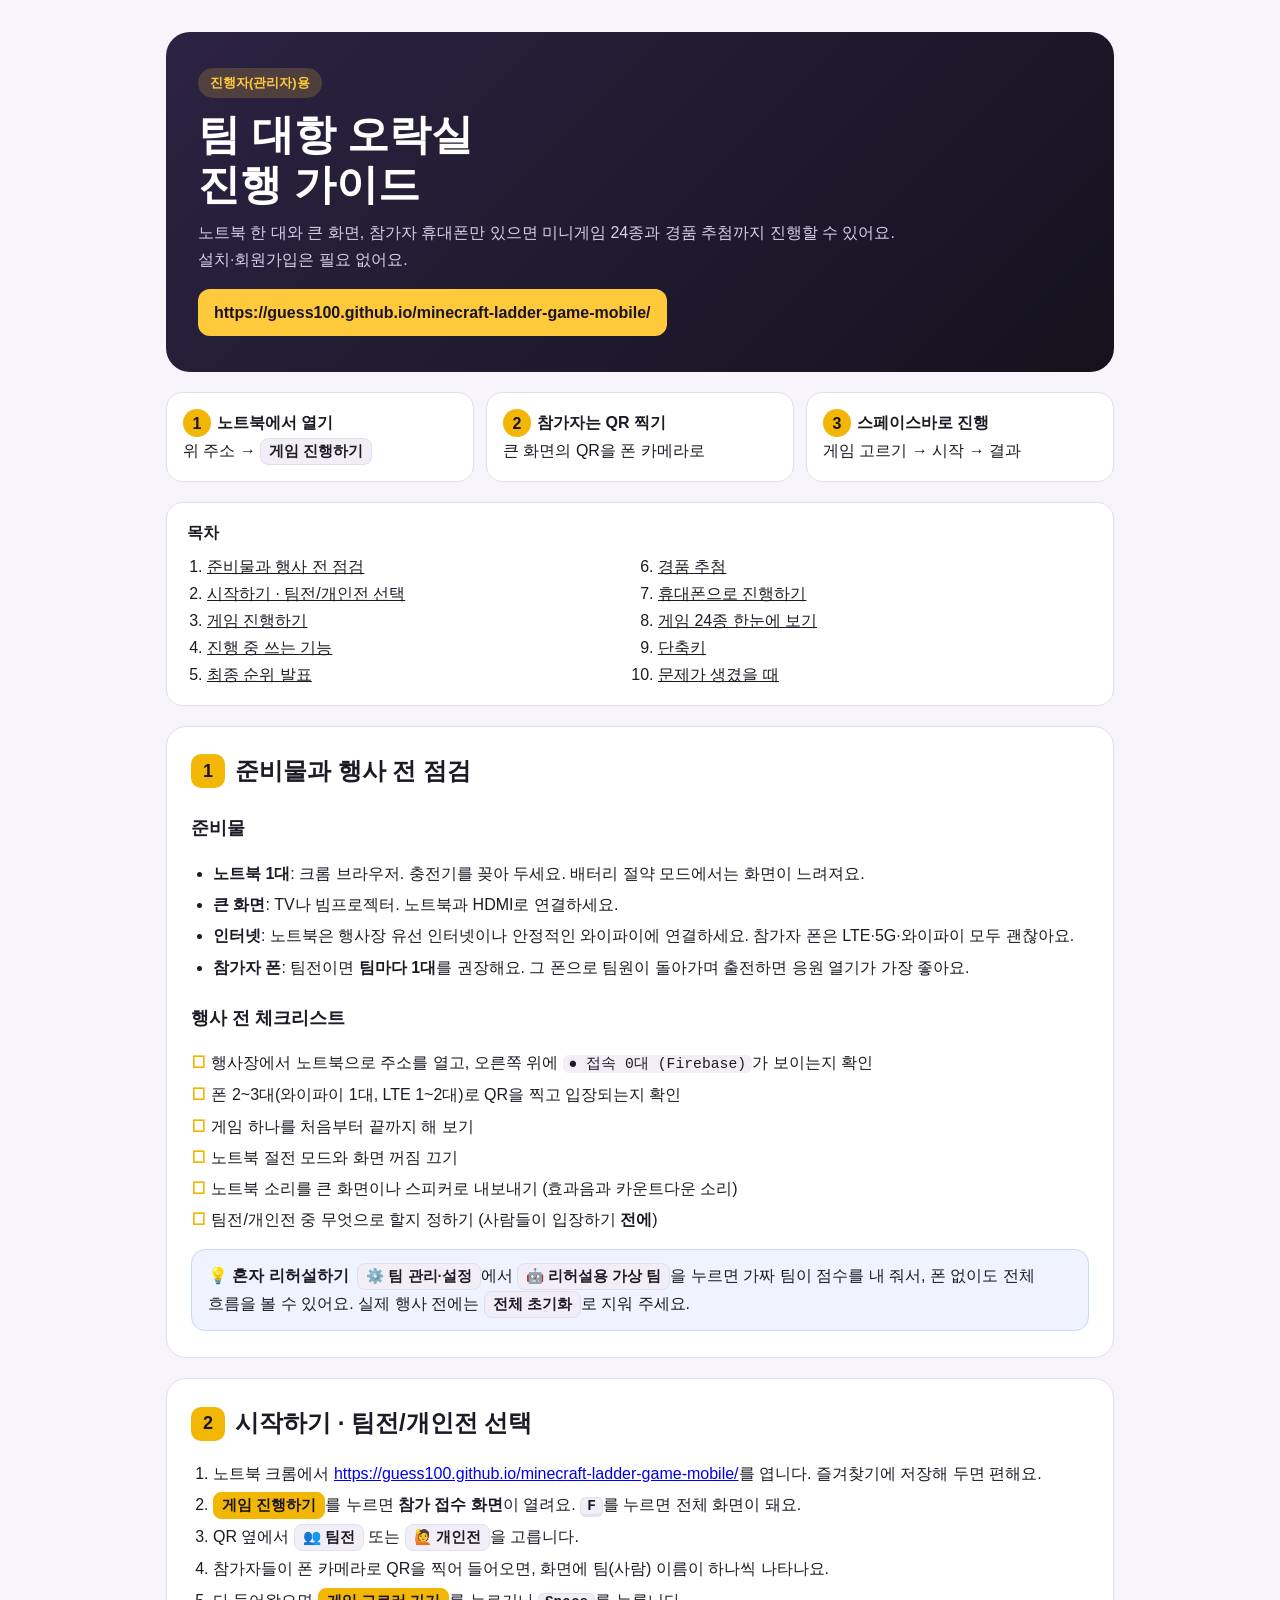
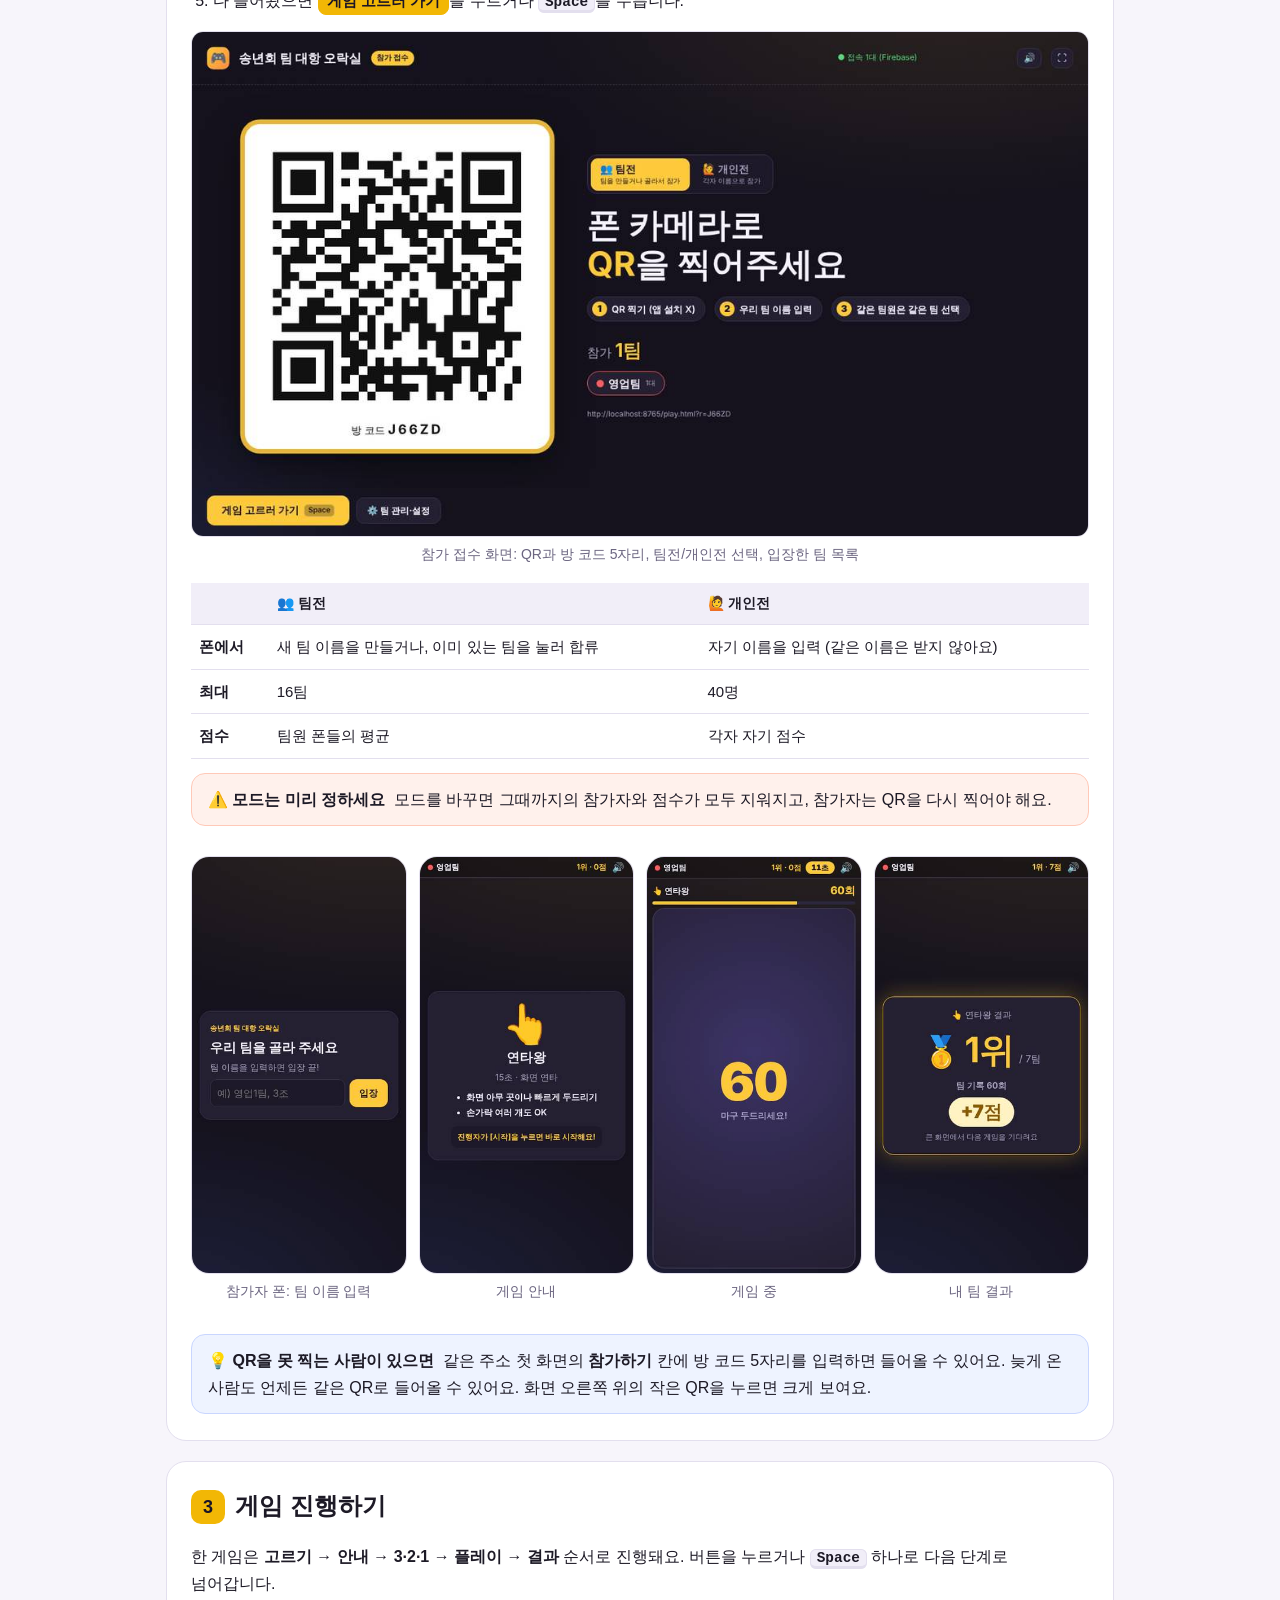
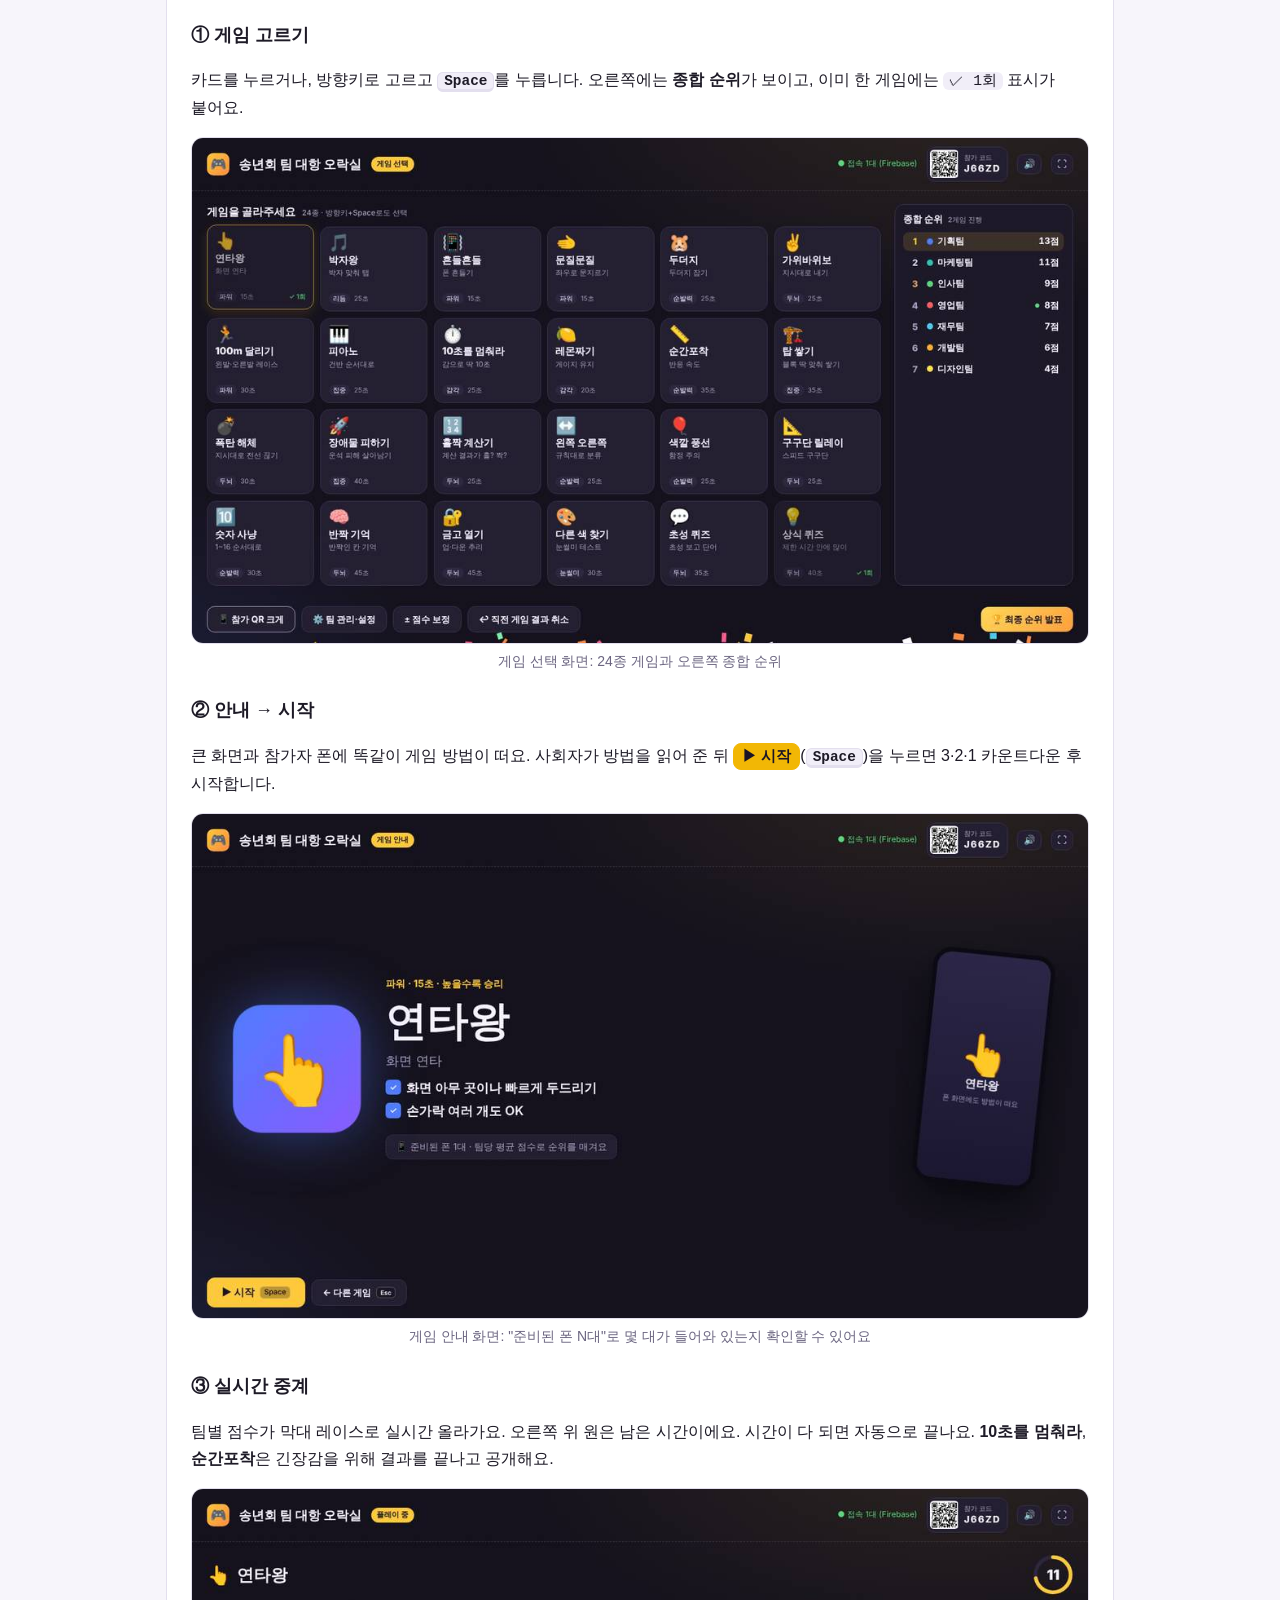
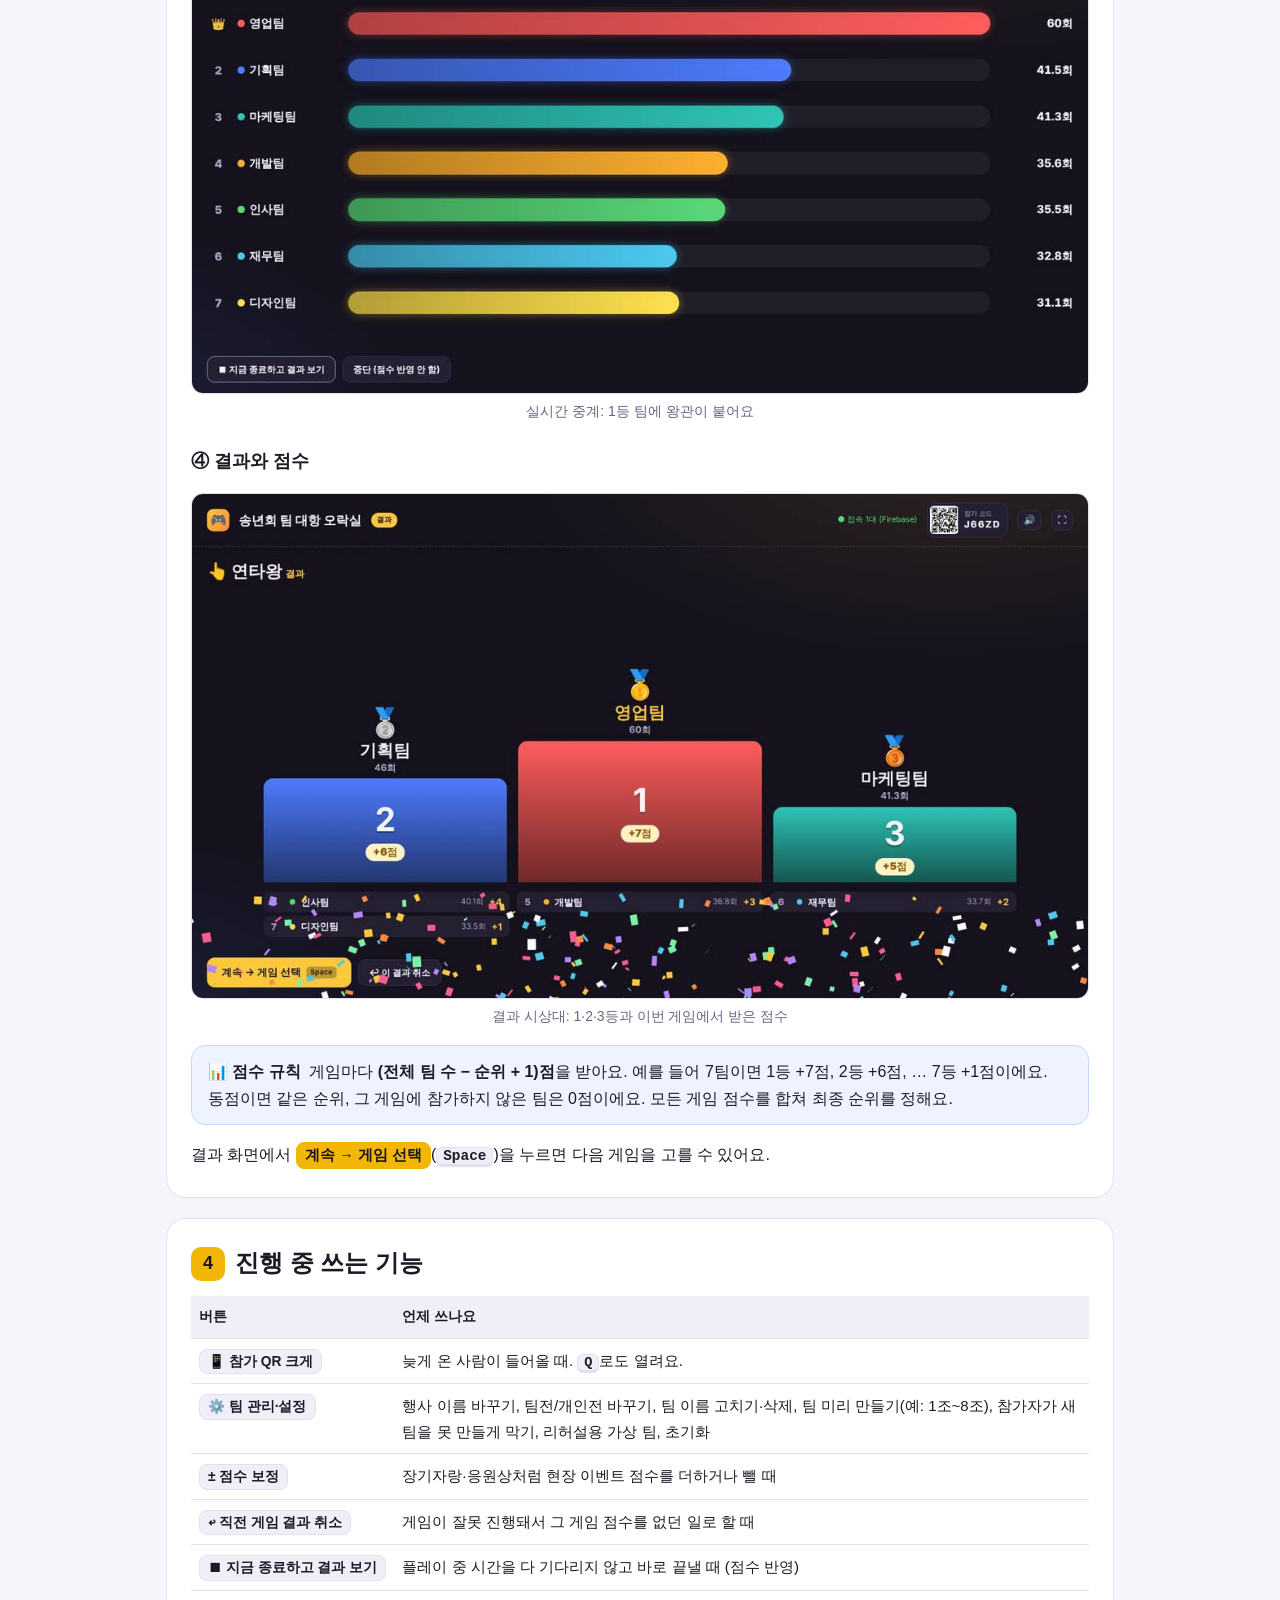
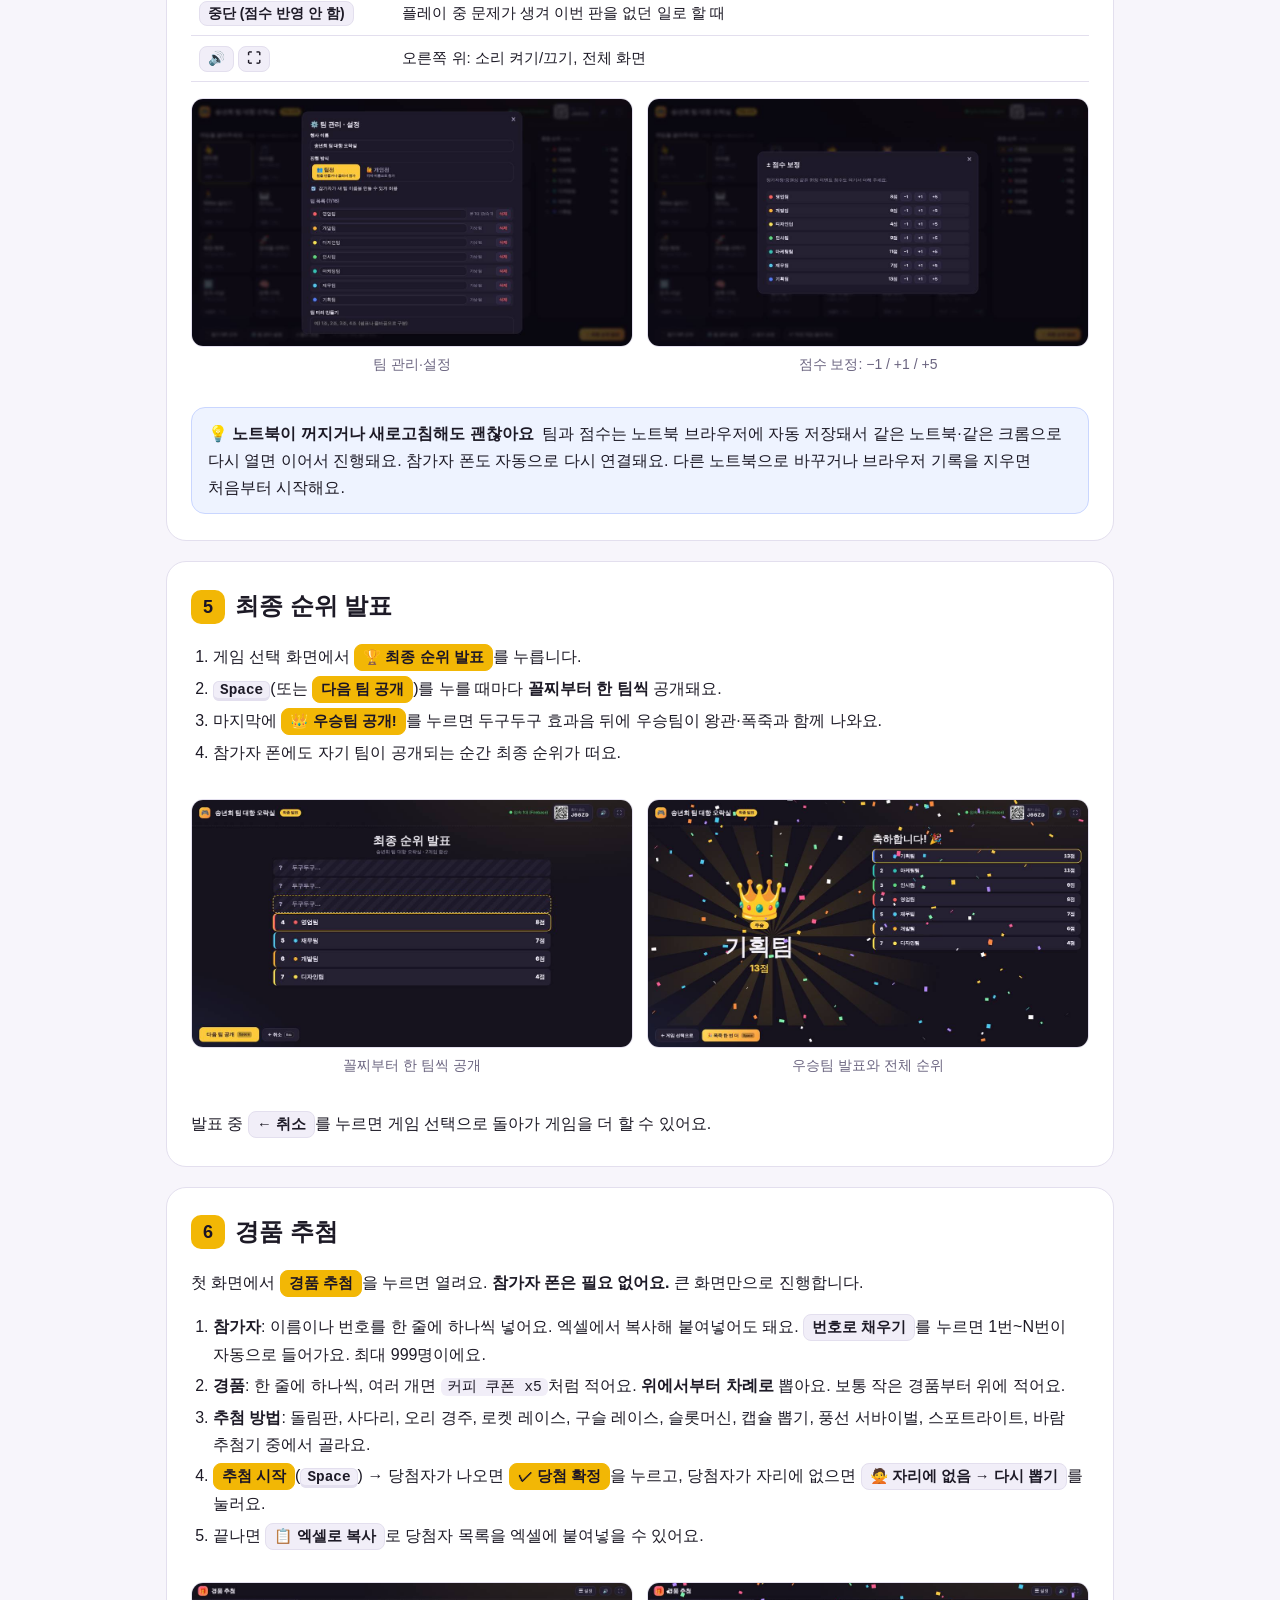
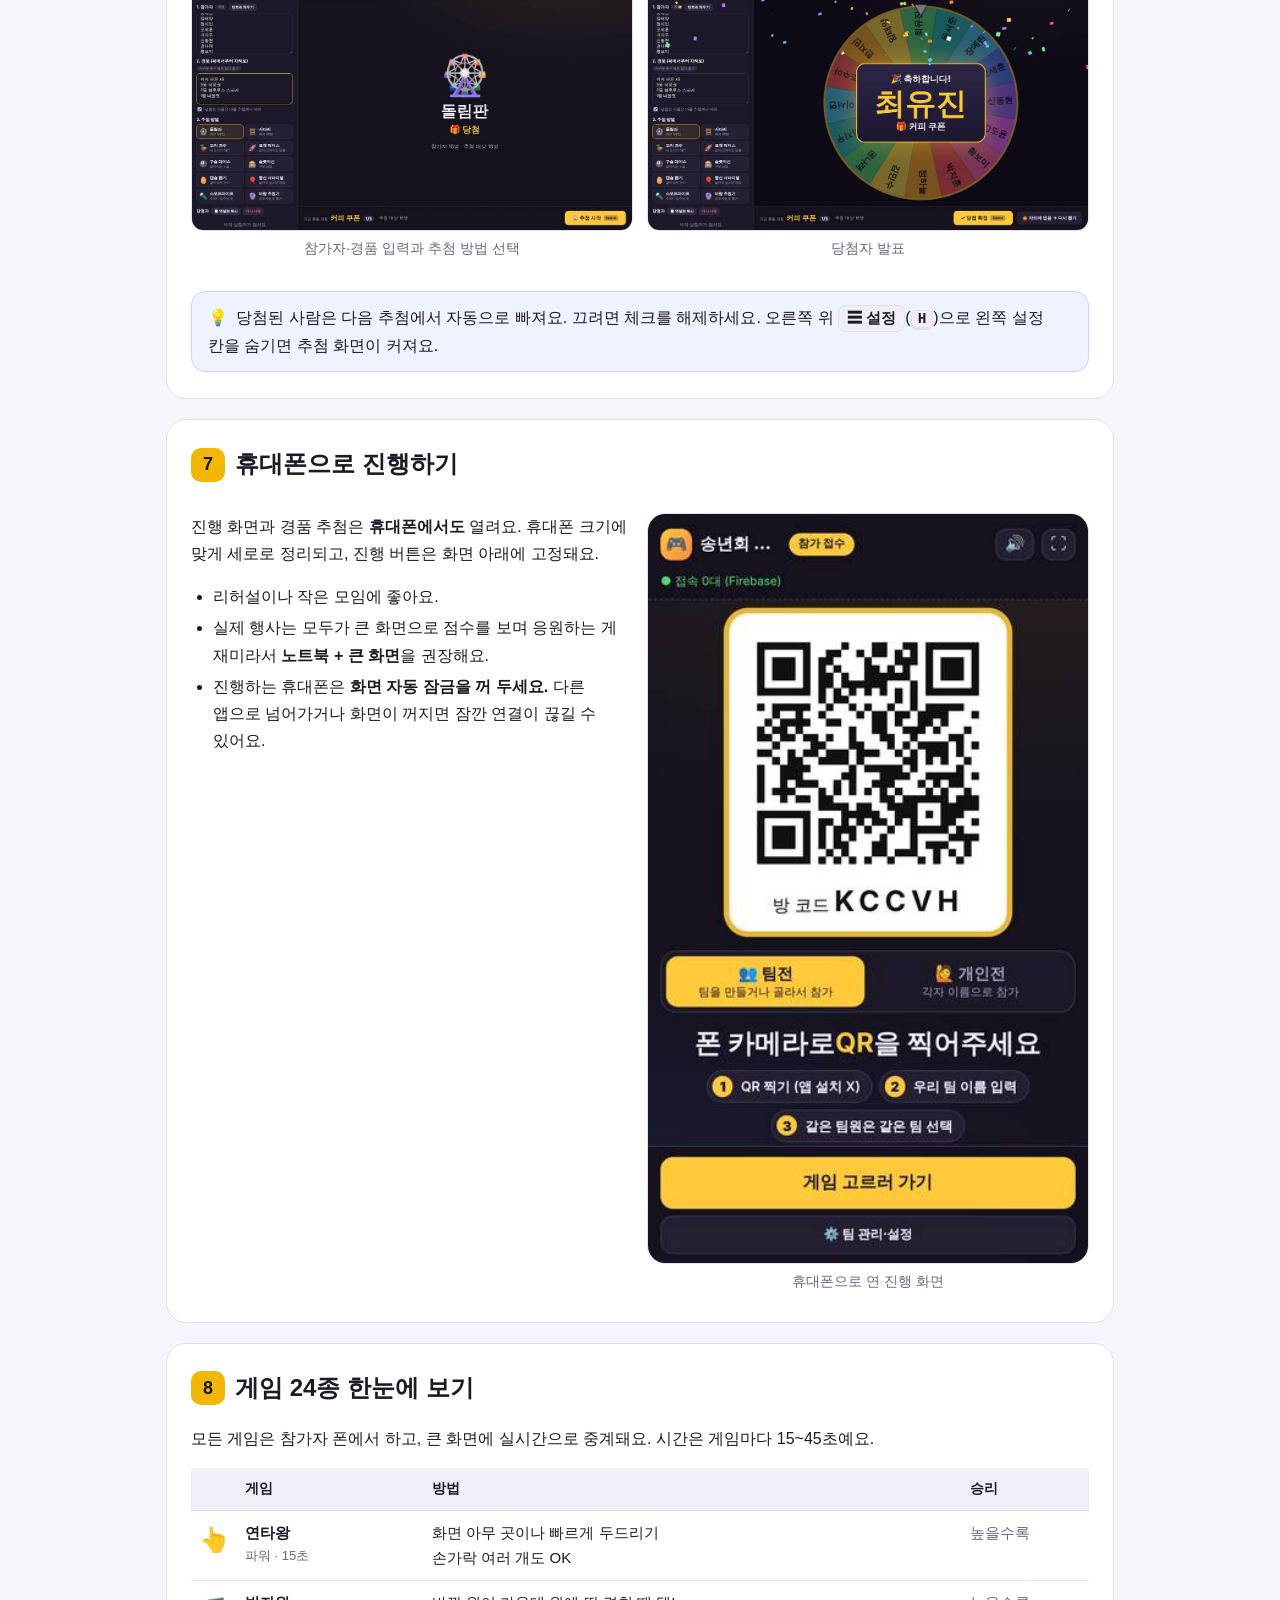
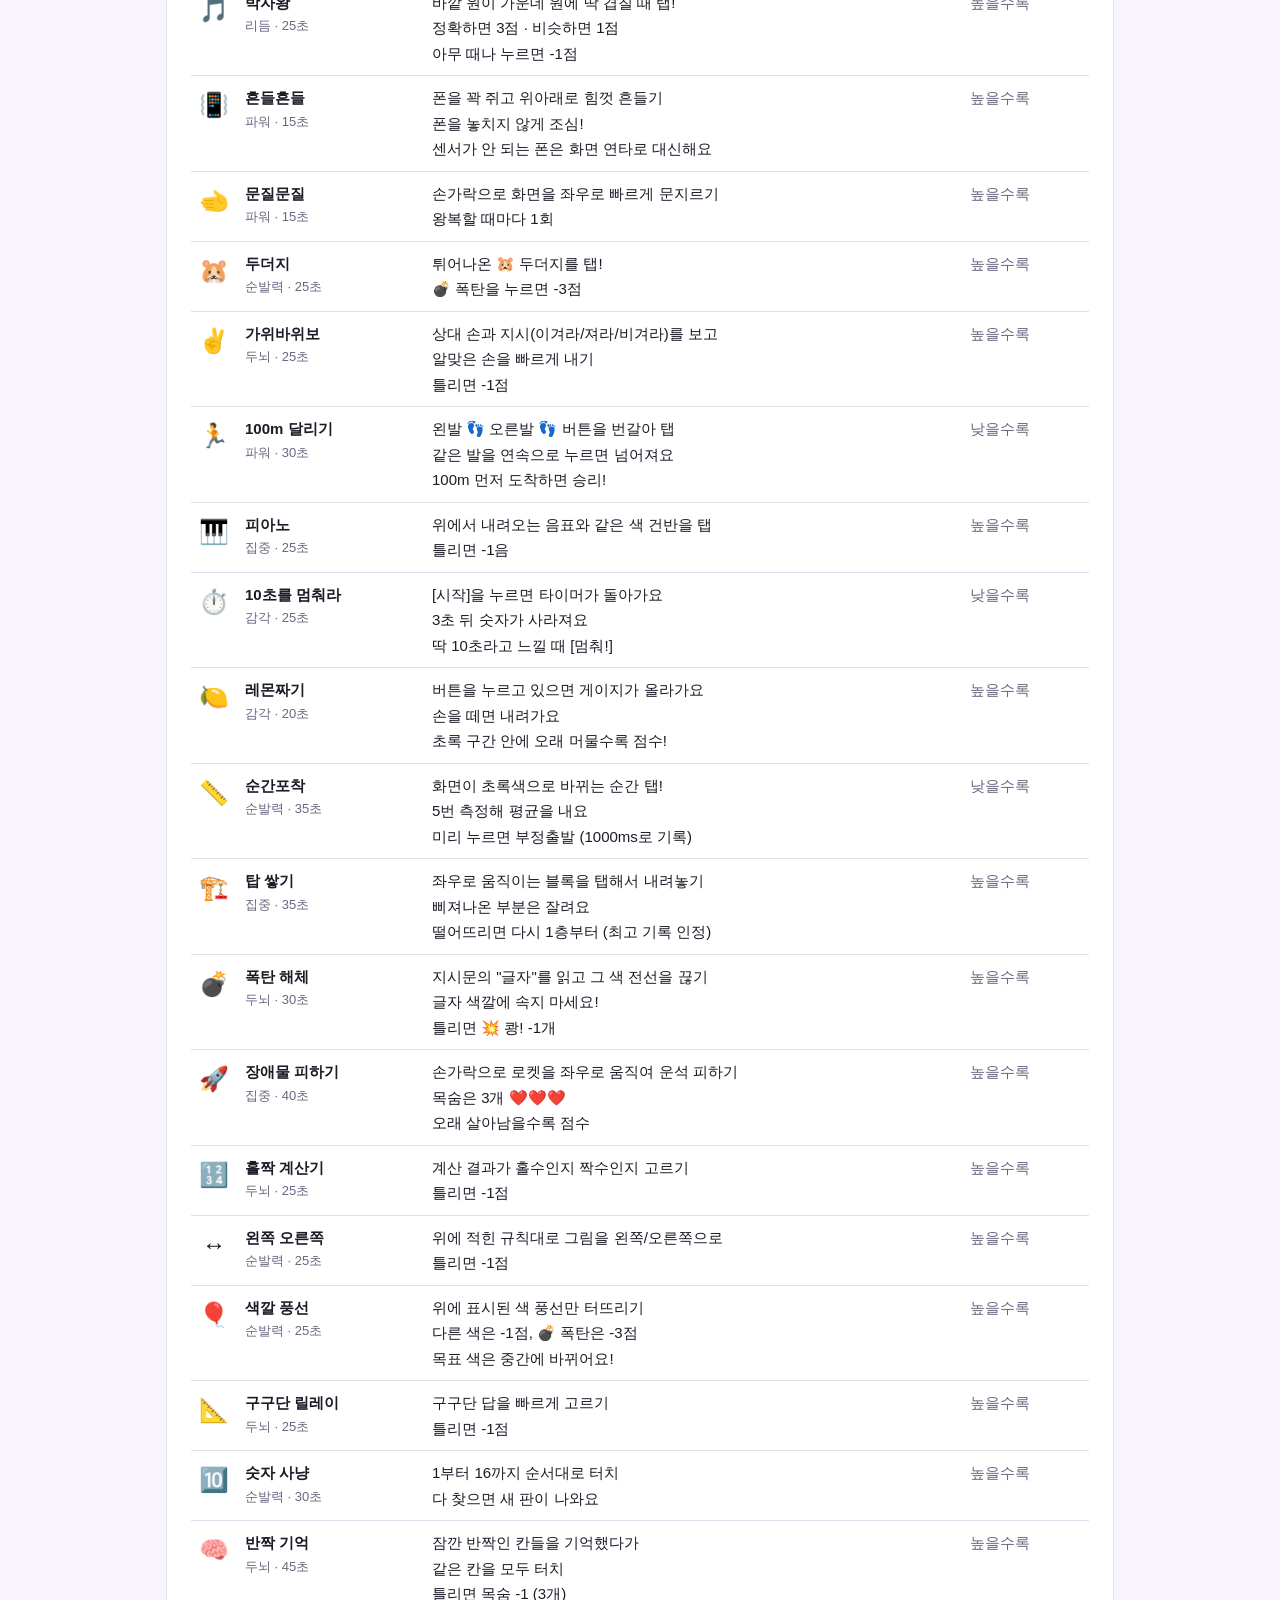
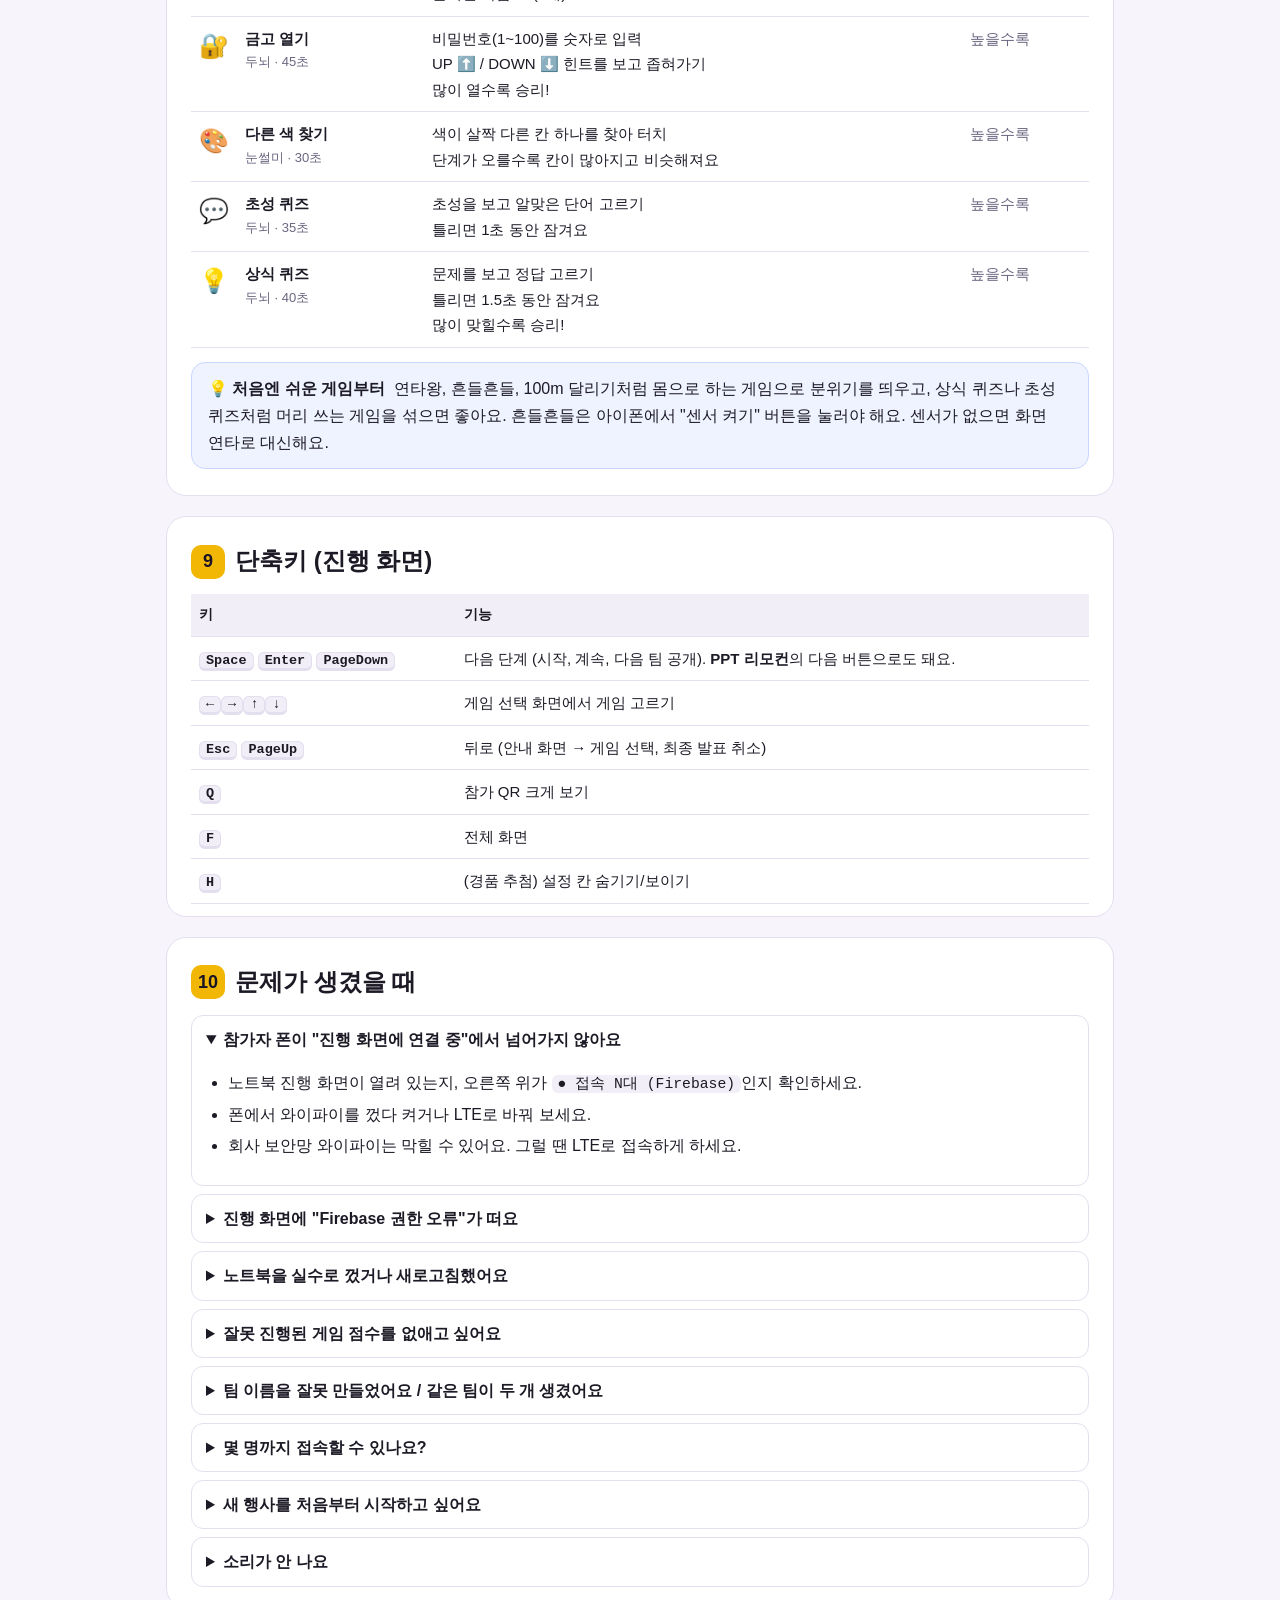
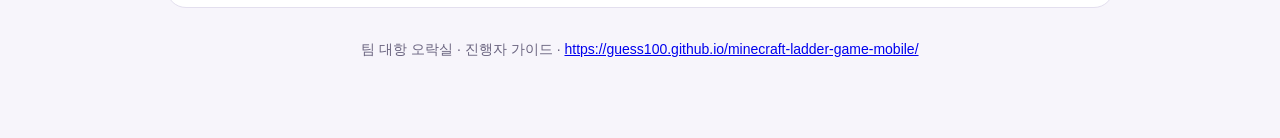
==== guide.html @ 81c3eb43 "Add a self-contained host (admin) guide page guide.html walks an event host through setup, team/indi" ====
<!DOCTYPE html>
<html lang="ko">
<head>
<meta charset="UTF-8">
<meta name="viewport" content="width=device-width, initial-scale=1">
<title>진행자 가이드 · 팀 대항 오락실</title>
<link rel="icon" href="data:image/svg+xml,<svg xmlns='http://www.w3.org/2000/svg' viewBox='0 0 100 100'><text y='.9em' font-size='90'>📘</text></svg>">
<style>
:root {
  --bg: #f7f5fb; --paper: #ffffff; --ink: #1d1a26; --muted: #6b6580; --line: #e3dfee;
  --accent: #f2b705; --accent-ink: #1a1426; --soft: #fff6d6; --info: #eef3ff; --info-line: #c9d6ff;
  --warn: #fff1ec; --warn-line: #ffc9b8; --code: #f1eef8;
}
@media (prefers-color-scheme: dark) {
  :root:not([data-theme="light"]) {
    --bg: #15121d; --paper: #1d1928; --ink: #f3f0fa; --muted: #a69fbf; --line: #342e48;
    --accent: #ffc93c; --soft: #3a3020; --info: #1f2540; --info-line: #34406e; --warn: #3a2420; --warn-line: #6e3a30; --code: #2a2538;
  }
}
* { box-sizing: border-box; }
body { margin: 0; background: var(--bg); color: var(--ink); font: 16px/1.7 -apple-system, BlinkMacSystemFont, "Apple SD Gothic Neo", "Malgun Gothic", "Noto Sans KR", sans-serif; word-break: keep-all; }
.wrap { max-width: 980px; margin: 0 auto; padding: 32px 16px 80px; }
header.hero { background: linear-gradient(135deg, #2b2342, #15121d); color: #fff; border-radius: 24px; padding: 36px 32px; }
.hero .badge { display: inline-block; background: rgba(255,201,60,.18); color: #ffc93c; font-weight: 800; border-radius: 99px; padding: 4px 12px; font-size: 13px; }
.hero h1 { font-size: clamp(28px, 5vw, 42px); line-height: 1.2; margin: 12px 0 8px; }
.hero p { margin: 0; color: #d6d0ea; }
.hero .url { display: inline-block; margin-top: 16px; background: #ffc93c; color: #1a1426; font-weight: 800; padding: 10px 16px; border-radius: 12px; text-decoration: none; word-break: break-all; }
.summary { display: grid; grid-template-columns: repeat(3, 1fr); gap: 12px; margin: 20px 0 8px; }
.summary div { background: var(--paper); border: 1px solid var(--line); border-radius: 16px; padding: 16px; }
.summary b { display: inline-grid; place-items: center; width: 28px; height: 28px; border-radius: 50%; background: var(--accent); color: var(--accent-ink); margin-right: 6px; }
nav.toc { background: var(--paper); border: 1px solid var(--line); border-radius: 16px; padding: 16px 20px; margin: 20px 0; }
nav.toc ol { margin: 6px 0 0; padding-left: 20px; columns: 2; }
nav.toc a { color: var(--ink); }
section { background: var(--paper); border: 1px solid var(--line); border-radius: 20px; padding: 24px 24px 12px; margin: 20px 0; }
h2 { font-size: 24px; margin: 0 0 12px; display: flex; align-items: center; gap: 10px; }
h2 .n { display: inline-grid; place-items: center; min-width: 34px; height: 34px; border-radius: 10px; background: var(--accent); color: var(--accent-ink); font-size: 18px; }
h3 { font-size: 18px; margin: 22px 0 8px; }
ol.steps, ul { padding-left: 22px; }
ol.steps li, ul li { margin: 4px 0; }
.btn { display: inline-block; background: var(--code); border: 1px solid var(--line); border-radius: 8px; padding: 0 8px; font-weight: 700; font-size: .92em; white-space: nowrap; }
.btn.y { background: var(--accent); color: var(--accent-ink); border-color: var(--accent); }
kbd { background: var(--code); border: 1px solid var(--line); border-bottom-width: 3px; border-radius: 6px; padding: 0 6px; font: 700 .9em/1.4 ui-monospace, monospace; }
code { background: var(--code); border-radius: 6px; padding: 1px 6px; font-size: .92em; }
.tip, .warn { border-radius: 14px; padding: 12px 16px; margin: 14px 0; }
.tip { background: var(--info); border: 1px solid var(--info-line); }
.warn { background: var(--warn); border: 1px solid var(--warn-line); }
.tip b:first-child, .warn b:first-child { margin-right: 4px; }
figure { margin: 16px 0; }
figure img { width: 100%; height: auto; display: block; border-radius: 12px; border: 1px solid var(--line); background: #15121d; }
figcaption { color: var(--muted); font-size: 14px; margin-top: 6px; text-align: center; }
.phones { display: grid; grid-template-columns: repeat(4, 1fr); gap: 12px; }
.phones.three { grid-template-columns: repeat(3, 1fr); }
figure.phone img { border-radius: 18px; }
.two { display: grid; grid-template-columns: 1fr 1fr; gap: 14px; }
table { width: 100%; border-collapse: collapse; font-size: 15px; }
th, td { border-bottom: 1px solid var(--line); padding: 9px 8px; text-align: left; vertical-align: top; }
th { background: var(--code); font-size: 14px; }
td.gi { font-size: 24px; width: 44px; text-align: center; }
td.win { white-space: nowrap; color: var(--muted); }
.tagline { color: var(--muted); font-size: 13px; }
.check li { list-style: none; margin-left: -22px; }
.check li::before { content: "☐ "; font-weight: 800; color: var(--accent); }
details { border: 1px solid var(--line); border-radius: 12px; padding: 10px 14px; margin: 8px 0; background: var(--paper); }
summary { font-weight: 800; cursor: pointer; }
footer { color: var(--muted); text-align: center; font-size: 14px; margin-top: 30px; }
@media (max-width: 720px) {
  .summary, .two { grid-template-columns: 1fr; }
  .phones { grid-template-columns: repeat(2, 1fr); }
  .phones.three { grid-template-columns: repeat(2, 1fr); }
  nav.toc ol { columns: 1; }
  section { padding: 18px 16px 8px; }
  header.hero { padding: 26px 20px; }
  table { font-size: 14px; }
  td.win { white-space: normal; }
}
@media print {
  body { background: #fff; }
  section, figure, .tip, .warn, tr { break-inside: avoid; }
  nav.toc { display: none; }
}
</style>
</head>
<body>
<div class="wrap">

<header class="hero">
  <span class="badge">진행자(관리자)용</span>
  <h1>팀 대항 오락실<br>진행 가이드</h1>
  <p>노트북 한 대와 큰 화면, 참가자 휴대폰만 있으면 미니게임 24종과 경품 추첨까지 진행할 수 있어요.<br>설치·회원가입은 필요 없어요.</p>
  <a class="url" href="https://guess100.github.io/minecraft-ladder-game-mobile/">https://guess100.github.io/minecraft-ladder-game-mobile/</a>
</header>

<div class="summary">
  <div><b>1</b><strong>노트북에서 열기</strong><br>위 주소 → <span class="btn">게임 진행하기</span></div>
  <div><b>2</b><strong>참가자는 QR 찍기</strong><br>큰 화면의 QR을 폰 카메라로</div>
  <div><b>3</b><strong>스페이스바로 진행</strong><br>게임 고르기 → 시작 → 결과</div>
</div>

<nav class="toc"><strong>목차</strong>
<ol>
  <li><a href="#prep">준비물과 행사 전 점검</a></li>
  <li><a href="#start">시작하기 · 팀전/개인전 선택</a></li>
  <li><a href="#play">게임 진행하기</a></li>
  <li><a href="#tools">진행 중 쓰는 기능</a></li>
  <li><a href="#final">최종 순위 발표</a></li>
  <li><a href="#draw">경품 추첨</a></li>
  <li><a href="#mobile">휴대폰으로 진행하기</a></li>
  <li><a href="#games">게임 24종 한눈에 보기</a></li>
  <li><a href="#keys">단축키</a></li>
  <li><a href="#faq">문제가 생겼을 때</a></li>
</ol></nav>

<section id="prep">
<h2><span class="n">1</span>준비물과 행사 전 점검</h2>
<h3>준비물</h3>
<ul>
  <li><b>노트북 1대</b>: 크롬 브라우저. 충전기를 꽂아 두세요. 배터리 절약 모드에서는 화면이 느려져요.</li>
  <li><b>큰 화면</b>: TV나 빔프로젝터. 노트북과 HDMI로 연결하세요.</li>
  <li><b>인터넷</b>: 노트북은 행사장 유선 인터넷이나 안정적인 와이파이에 연결하세요. 참가자 폰은 LTE·5G·와이파이 모두 괜찮아요.</li>
  <li><b>참가자 폰</b>: 팀전이면 <b>팀마다 1대</b>를 권장해요. 그 폰으로 팀원이 돌아가며 출전하면 응원 열기가 가장 좋아요.</li>
</ul>
<h3>행사 전 체크리스트</h3>
<ul class="check">
  <li>행사장에서 노트북으로 주소를 열고, 오른쪽 위에 <code>● 접속 0대 (Firebase)</code>가 보이는지 확인</li>
  <li>폰 2~3대(와이파이 1대, LTE 1~2대)로 QR을 찍고 입장되는지 확인</li>
  <li>게임 하나를 처음부터 끝까지 해 보기</li>
  <li>노트북 절전 모드와 화면 꺼짐 끄기</li>
  <li>노트북 소리를 큰 화면이나 스피커로 내보내기 (효과음과 카운트다운 소리)</li>
  <li>팀전/개인전 중 무엇으로 할지 정하기 (사람들이 입장하기 <b>전에</b>)</li>
</ul>
<div class="tip"><b>💡 혼자 리허설하기</b> <span class="btn">⚙️ 팀 관리·설정</span>에서 <span class="btn">🤖 리허설용 가상 팀</span>을 누르면 가짜 팀이 점수를 내 줘서, 폰 없이도 전체 흐름을 볼 수 있어요. 실제 행사 전에는 <span class="btn">전체 초기화</span>로 지워 주세요.</div>
</section>

<section id="start">
<h2><span class="n">2</span>시작하기 · 팀전/개인전 선택</h2>
<ol class="steps">
  <li>노트북 크롬에서 <a href="https://guess100.github.io/minecraft-ladder-game-mobile/">https://guess100.github.io/minecraft-ladder-game-mobile/</a>를 엽니다. 즐겨찾기에 저장해 두면 편해요.</li>
  <li><span class="btn y">게임 진행하기</span>를 누르면 <b>참가 접수 화면</b>이 열려요. <kbd>F</kbd>를 누르면 전체 화면이 돼요.</li>
  <li>QR 옆에서 <span class="btn">👥 팀전</span> 또는 <span class="btn">🙋 개인전</span>을 고릅니다.</li>
  <li>참가자들이 폰 카메라로 QR을 찍어 들어오면, 화면에 팀(사람) 이름이 하나씩 나타나요.</li>
  <li>다 들어왔으면 <span class="btn y">게임 고르러 가기</span>를 누르거나 <kbd>Space</kbd>를 누릅니다.</li>
</ol>
<figure class=""><img loading="lazy" src="[data-uri]" alt="참가 접수 화면: QR과 방 코드 5자리, 팀전/개인전 선택, 입장한 팀 목록"><figcaption>참가 접수 화면: QR과 방 코드 5자리, 팀전/개인전 선택, 입장한 팀 목록</figcaption></figure>
<table>
  <tr><th></th><th>👥 팀전</th><th>🙋 개인전</th></tr>
  <tr><td><b>폰에서</b></td><td>새 팀 이름을 만들거나, 이미 있는 팀을 눌러 합류</td><td>자기 이름을 입력 (같은 이름은 받지 않아요)</td></tr>
  <tr><td><b>최대</b></td><td>16팀</td><td>40명</td></tr>
  <tr><td><b>점수</b></td><td>팀원 폰들의 평균</td><td>각자 자기 점수</td></tr>
</table>
<div class="warn"><b>⚠️ 모드는 미리 정하세요</b> 모드를 바꾸면 그때까지의 참가자와 점수가 모두 지워지고, 참가자는 QR을 다시 찍어야 해요.</div>
<div class="phones"><figure class="phone"><img loading="lazy" src="[data-uri]" alt="참가자 폰: 팀 이름 입력"><figcaption>참가자 폰: 팀 이름 입력</figcaption></figure><figure class="phone"><img loading="lazy" src="[data-uri]" alt="게임 안내"><figcaption>게임 안내</figcaption></figure><figure class="phone"><img loading="lazy" src="[data-uri]" alt="게임 중"><figcaption>게임 중</figcaption></figure><figure class="phone"><img loading="lazy" src="[data-uri]" alt="내 팀 결과"><figcaption>내 팀 결과</figcaption></figure></div>
<div class="tip"><b>💡 QR을 못 찍는 사람이 있으면</b> 같은 주소 첫 화면의 <b>참가하기</b> 칸에 방 코드 5자리를 입력하면 들어올 수 있어요. 늦게 온 사람도 언제든 같은 QR로 들어올 수 있어요. 화면 오른쪽 위의 작은 QR을 누르면 크게 보여요.</div>
</section>

<section id="play">
<h2><span class="n">3</span>게임 진행하기</h2>
<p>한 게임은 <b>고르기 → 안내 → 3·2·1 → 플레이 → 결과</b> 순서로 진행돼요. 버튼을 누르거나 <kbd>Space</kbd> 하나로 다음 단계로 넘어갑니다.</p>
<h3>① 게임 고르기</h3>
<p>카드를 누르거나, 방향키로 고르고 <kbd>Space</kbd>를 누릅니다. 오른쪽에는 <b>종합 순위</b>가 보이고, 이미 한 게임에는 <code>✓ 1회</code> 표시가 붙어요.</p>
<figure class=""><img loading="lazy" src="[data-uri]" alt="게임 선택 화면: 24종 게임과 오른쪽 종합 순위"><figcaption>게임 선택 화면: 24종 게임과 오른쪽 종합 순위</figcaption></figure>
<h3>② 안내 → 시작</h3>
<p>큰 화면과 참가자 폰에 똑같이 게임 방법이 떠요. 사회자가 방법을 읽어 준 뒤 <span class="btn y">▶ 시작</span>(<kbd>Space</kbd>)을 누르면 3·2·1 카운트다운 후 시작합니다.</p>
<figure class=""><img loading="lazy" src="[data-uri]" alt="게임 안내 화면: &quot;준비된 폰 N대&quot;로 몇 대가 들어와 있는지 확인할 수 있어요"><figcaption>게임 안내 화면: "준비된 폰 N대"로 몇 대가 들어와 있는지 확인할 수 있어요</figcaption></figure>
<h3>③ 실시간 중계</h3>
<p>팀별 점수가 막대 레이스로 실시간 올라가요. 오른쪽 위 원은 남은 시간이에요. 시간이 다 되면 자동으로 끝나요. <b>10초를 멈춰라</b>, <b>순간포착</b>은 긴장감을 위해 결과를 끝나고 공개해요.</p>
<figure class=""><img loading="lazy" src="[data-uri]" alt="실시간 중계: 1등 팀에 왕관이 붙어요"><figcaption>실시간 중계: 1등 팀에 왕관이 붙어요</figcaption></figure>
<h3>④ 결과와 점수</h3>
<figure class=""><img loading="lazy" src="[data-uri]" alt="결과 시상대: 1·2·3등과 이번 게임에서 받은 점수"><figcaption>결과 시상대: 1·2·3등과 이번 게임에서 받은 점수</figcaption></figure>
<div class="tip"><b>📊 점수 규칙</b> 게임마다 <b>(전체 팀 수 − 순위 + 1)점</b>을 받아요. 예를 들어 7팀이면 1등 +7점, 2등 +6점, … 7등 +1점이에요. 동점이면 같은 순위, 그 게임에 참가하지 않은 팀은 0점이에요. 모든 게임 점수를 합쳐 최종 순위를 정해요.</div>
<p>결과 화면에서 <span class="btn y">계속 → 게임 선택</span>(<kbd>Space</kbd>)을 누르면 다음 게임을 고를 수 있어요.</p>
</section>

<section id="tools">
<h2><span class="n">4</span>진행 중 쓰는 기능</h2>
<table>
  <tr><th>버튼</th><th>언제 쓰나요</th></tr>
  <tr><td><span class="btn">📱 참가 QR 크게</span></td><td>늦게 온 사람이 들어올 때. <kbd>Q</kbd>로도 열려요.</td></tr>
  <tr><td><span class="btn">⚙️ 팀 관리·설정</span></td><td>행사 이름 바꾸기, 팀전/개인전 바꾸기, 팀 이름 고치기·삭제, 팀 미리 만들기(예: 1조~8조), 참가자가 새 팀을 못 만들게 막기, 리허설용 가상 팀, 초기화</td></tr>
  <tr><td><span class="btn">± 점수 보정</span></td><td>장기자랑·응원상처럼 현장 이벤트 점수를 더하거나 뺄 때</td></tr>
  <tr><td><span class="btn">↩ 직전 게임 결과 취소</span></td><td>게임이 잘못 진행돼서 그 게임 점수를 없던 일로 할 때</td></tr>
  <tr><td><span class="btn">⏹ 지금 종료하고 결과 보기</span></td><td>플레이 중 시간을 다 기다리지 않고 바로 끝낼 때 (점수 반영)</td></tr>
  <tr><td><span class="btn">중단 (점수 반영 안 함)</span></td><td>플레이 중 문제가 생겨 이번 판을 없던 일로 할 때</td></tr>
  <tr><td><span class="btn">🔊</span> <span class="btn">⛶</span></td><td>오른쪽 위: 소리 켜기/끄기, 전체 화면</td></tr>
</table>
<div class="two">
<figure class=""><img loading="lazy" src="[data-uri]" alt="팀 관리·설정"><figcaption>팀 관리·설정</figcaption></figure>
<figure class=""><img loading="lazy" src="[data-uri]" alt="점수 보정: −1 / +1 / +5"><figcaption>점수 보정: −1 / +1 / +5</figcaption></figure>
</div>
<div class="tip"><b>💡 노트북이 꺼지거나 새로고침해도 괜찮아요</b> 팀과 점수는 노트북 브라우저에 자동 저장돼서 같은 노트북·같은 크롬으로 다시 열면 이어서 진행돼요. 참가자 폰도 자동으로 다시 연결돼요. 다른 노트북으로 바꾸거나 브라우저 기록을 지우면 처음부터 시작해요.</div>
</section>

<section id="final">
<h2><span class="n">5</span>최종 순위 발표</h2>
<ol class="steps">
  <li>게임 선택 화면에서 <span class="btn y">🏆 최종 순위 발표</span>를 누릅니다.</li>
  <li><kbd>Space</kbd>(또는 <span class="btn y">다음 팀 공개</span>)를 누를 때마다 <b>꼴찌부터 한 팀씩</b> 공개돼요.</li>
  <li>마지막에 <span class="btn y">👑 우승팀 공개!</span>를 누르면 두구두구 효과음 뒤에 우승팀이 왕관·폭죽과 함께 나와요.</li>
  <li>참가자 폰에도 자기 팀이 공개되는 순간 최종 순위가 떠요.</li>
</ol>
<div class="two">
<figure class=""><img loading="lazy" src="[data-uri]" alt="꼴찌부터 한 팀씩 공개"><figcaption>꼴찌부터 한 팀씩 공개</figcaption></figure>
<figure class=""><img loading="lazy" src="[data-uri]" alt="우승팀 발표와 전체 순위"><figcaption>우승팀 발표와 전체 순위</figcaption></figure>
</div>
<p>발표 중 <span class="btn">← 취소</span>를 누르면 게임 선택으로 돌아가 게임을 더 할 수 있어요.</p>
</section>

<section id="draw">
<h2><span class="n">6</span>경품 추첨</h2>
<p>첫 화면에서 <span class="btn y">경품 추첨</span>을 누르면 열려요. <b>참가자 폰은 필요 없어요.</b> 큰 화면만으로 진행합니다.</p>
<ol class="steps">
  <li><b>참가자</b>: 이름이나 번호를 한 줄에 하나씩 넣어요. 엑셀에서 복사해 붙여넣어도 돼요. <span class="btn">번호로 채우기</span>를 누르면 1번~N번이 자동으로 들어가요. 최대 999명이에요.</li>
  <li><b>경품</b>: 한 줄에 하나씩, 여러 개면 <code>커피 쿠폰 x5</code>처럼 적어요. <b>위에서부터 차례로</b> 뽑아요. 보통 작은 경품부터 위에 적어요.</li>
  <li><b>추첨 방법</b>: 돌림판, 사다리, 오리 경주, 로켓 레이스, 구슬 레이스, 슬롯머신, 캡슐 뽑기, 풍선 서바이벌, 스포트라이트, 바람 추첨기 중에서 골라요.</li>
  <li><span class="btn y">추첨 시작</span>(<kbd>Space</kbd>) → 당첨자가 나오면 <span class="btn y">✓ 당첨 확정</span>을 누르고, 당첨자가 자리에 없으면 <span class="btn">🙅 자리에 없음 → 다시 뽑기</span>를 눌러요.</li>
  <li>끝나면 <span class="btn">📋 엑셀로 복사</span>로 당첨자 목록을 엑셀에 붙여넣을 수 있어요.</li>
</ol>
<div class="two">
<figure class=""><img loading="lazy" src="[data-uri]" alt="참가자·경품 입력과 추첨 방법 선택"><figcaption>참가자·경품 입력과 추첨 방법 선택</figcaption></figure>
<figure class=""><img loading="lazy" src="[data-uri]" alt="당첨자 발표"><figcaption>당첨자 발표</figcaption></figure>
</div>
<div class="tip"><b>💡</b> 당첨된 사람은 다음 추첨에서 자동으로 빠져요. 끄려면 체크를 해제하세요. 오른쪽 위 <span class="btn">☰ 설정</span>(<kbd>H</kbd>)으로 왼쪽 설정 칸을 숨기면 추첨 화면이 커져요.</div>
</section>

<section id="mobile">
<h2><span class="n">7</span>휴대폰으로 진행하기</h2>
<div class="two">
<div>
<p>진행 화면과 경품 추첨은 <b>휴대폰에서도</b> 열려요. 휴대폰 크기에 맞게 세로로 정리되고, 진행 버튼은 화면 아래에 고정돼요.</p>
<ul>
  <li>리허설이나 작은 모임에 좋아요.</li>
  <li>실제 행사는 모두가 큰 화면으로 점수를 보며 응원하는 게 재미라서 <b>노트북 + 큰 화면</b>을 권장해요.</li>
  <li>진행하는 휴대폰은 <b>화면 자동 잠금을 꺼 두세요.</b> 다른 앱으로 넘어가거나 화면이 꺼지면 잠깐 연결이 끊길 수 있어요.</li>
</ul>
</div>
<div class="phones three" style="grid-template-columns:1fr"><figure class="phone"><img loading="lazy" src="[data-uri]" alt="휴대폰으로 연 진행 화면"><figcaption>휴대폰으로 연 진행 화면</figcaption></figure></div>
</div>
</section>

<section id="games">
<h2><span class="n">8</span>게임 24종 한눈에 보기</h2>
<p>모든 게임은 참가자 폰에서 하고, 큰 화면에 실시간으로 중계돼요. 시간은 게임마다 15~45초예요.</p>
<table>
  <tr><th></th><th>게임</th><th>방법</th><th>승리</th></tr>
  <tr><td class="gi">👆</td><td><b>연타왕</b><div class="tagline">파워 · 15초</div></td><td>화면 아무 곳이나 빠르게 두드리기<br>손가락 여러 개도 OK</td><td class="win">높을수록</td></tr><tr><td class="gi">🎵</td><td><b>박자왕</b><div class="tagline">리듬 · 25초</div></td><td>바깥 원이 가운데 원에 딱 겹칠 때 탭!<br>정확하면 3점 · 비슷하면 1점<br>아무 때나 누르면 -1점</td><td class="win">높을수록</td></tr><tr><td class="gi">📳</td><td><b>흔들흔들</b><div class="tagline">파워 · 15초</div></td><td>폰을 꽉 쥐고 위아래로 힘껏 흔들기<br>폰을 놓치지 않게 조심!<br>센서가 안 되는 폰은 화면 연타로 대신해요</td><td class="win">높을수록</td></tr><tr><td class="gi">🫲</td><td><b>문질문질</b><div class="tagline">파워 · 15초</div></td><td>손가락으로 화면을 좌우로 빠르게 문지르기<br>왕복할 때마다 1회</td><td class="win">높을수록</td></tr><tr><td class="gi">🐹</td><td><b>두더지</b><div class="tagline">순발력 · 25초</div></td><td>튀어나온 🐹 두더지를 탭!<br>💣 폭탄을 누르면 -3점</td><td class="win">높을수록</td></tr><tr><td class="gi">✌️</td><td><b>가위바위보</b><div class="tagline">두뇌 · 25초</div></td><td>상대 손과 지시(이겨라/져라/비겨라)를 보고<br>알맞은 손을 빠르게 내기<br>틀리면 -1점</td><td class="win">높을수록</td></tr><tr><td class="gi">🏃</td><td><b>100m 달리기</b><div class="tagline">파워 · 30초</div></td><td>왼발 👣 오른발 👣 버튼을 번갈아 탭<br>같은 발을 연속으로 누르면 넘어져요<br>100m 먼저 도착하면 승리!</td><td class="win">낮을수록</td></tr><tr><td class="gi">🎹</td><td><b>피아노</b><div class="tagline">집중 · 25초</div></td><td>위에서 내려오는 음표와 같은 색 건반을 탭<br>틀리면 -1음</td><td class="win">높을수록</td></tr><tr><td class="gi">⏱️</td><td><b>10초를 멈춰라</b><div class="tagline">감각 · 25초</div></td><td>[시작]을 누르면 타이머가 돌아가요<br>3초 뒤 숫자가 사라져요<br>딱 10초라고 느낄 때 [멈춰!]</td><td class="win">낮을수록</td></tr><tr><td class="gi">🍋</td><td><b>레몬짜기</b><div class="tagline">감각 · 20초</div></td><td>버튼을 누르고 있으면 게이지가 올라가요<br>손을 떼면 내려가요<br>초록 구간 안에 오래 머물수록 점수!</td><td class="win">높을수록</td></tr><tr><td class="gi">📏</td><td><b>순간포착</b><div class="tagline">순발력 · 35초</div></td><td>화면이 초록색으로 바뀌는 순간 탭!<br>5번 측정해 평균을 내요<br>미리 누르면 부정출발 (1000ms로 기록)</td><td class="win">낮을수록</td></tr><tr><td class="gi">🏗️</td><td><b>탑 쌓기</b><div class="tagline">집중 · 35초</div></td><td>좌우로 움직이는 블록을 탭해서 내려놓기<br>삐져나온 부분은 잘려요<br>떨어뜨리면 다시 1층부터 (최고 기록 인정)</td><td class="win">높을수록</td></tr><tr><td class="gi">💣</td><td><b>폭탄 해체</b><div class="tagline">두뇌 · 30초</div></td><td>지시문의 &quot;글자&quot;를 읽고 그 색 전선을 끊기<br>글자 색깔에 속지 마세요!<br>틀리면 💥 쾅! -1개</td><td class="win">높을수록</td></tr><tr><td class="gi">🚀</td><td><b>장애물 피하기</b><div class="tagline">집중 · 40초</div></td><td>손가락으로 로켓을 좌우로 움직여 운석 피하기<br>목숨은 3개 ❤️❤️❤️<br>오래 살아남을수록 점수</td><td class="win">높을수록</td></tr><tr><td class="gi">🔢</td><td><b>홀짝 계산기</b><div class="tagline">두뇌 · 25초</div></td><td>계산 결과가 홀수인지 짝수인지 고르기<br>틀리면 -1점</td><td class="win">높을수록</td></tr><tr><td class="gi">↔️</td><td><b>왼쪽 오른쪽</b><div class="tagline">순발력 · 25초</div></td><td>위에 적힌 규칙대로 그림을 왼쪽/오른쪽으로<br>틀리면 -1점</td><td class="win">높을수록</td></tr><tr><td class="gi">🎈</td><td><b>색깔 풍선</b><div class="tagline">순발력 · 25초</div></td><td>위에 표시된 색 풍선만 터뜨리기<br>다른 색은 -1점, 💣 폭탄은 -3점<br>목표 색은 중간에 바뀌어요!</td><td class="win">높을수록</td></tr><tr><td class="gi">📐</td><td><b>구구단 릴레이</b><div class="tagline">두뇌 · 25초</div></td><td>구구단 답을 빠르게 고르기<br>틀리면 -1점</td><td class="win">높을수록</td></tr><tr><td class="gi">🔟</td><td><b>숫자 사냥</b><div class="tagline">순발력 · 30초</div></td><td>1부터 16까지 순서대로 터치<br>다 찾으면 새 판이 나와요</td><td class="win">높을수록</td></tr><tr><td class="gi">🧠</td><td><b>반짝 기억</b><div class="tagline">두뇌 · 45초</div></td><td>잠깐 반짝인 칸들을 기억했다가<br>같은 칸을 모두 터치<br>틀리면 목숨 -1 (3개)</td><td class="win">높을수록</td></tr><tr><td class="gi">🔐</td><td><b>금고 열기</b><div class="tagline">두뇌 · 45초</div></td><td>비밀번호(1~100)를 숫자로 입력<br>UP ⬆️ / DOWN ⬇️ 힌트를 보고 좁혀가기<br>많이 열수록 승리!</td><td class="win">높을수록</td></tr><tr><td class="gi">🎨</td><td><b>다른 색 찾기</b><div class="tagline">눈썰미 · 30초</div></td><td>색이 살짝 다른 칸 하나를 찾아 터치<br>단계가 오를수록 칸이 많아지고 비슷해져요</td><td class="win">높을수록</td></tr><tr><td class="gi">💬</td><td><b>초성 퀴즈</b><div class="tagline">두뇌 · 35초</div></td><td>초성을 보고 알맞은 단어 고르기<br>틀리면 1초 동안 잠겨요</td><td class="win">높을수록</td></tr><tr><td class="gi">💡</td><td><b>상식 퀴즈</b><div class="tagline">두뇌 · 40초</div></td><td>문제를 보고 정답 고르기<br>틀리면 1.5초 동안 잠겨요<br>많이 맞힐수록 승리!</td><td class="win">높을수록</td></tr>
</table>
<div class="tip"><b>💡 처음엔 쉬운 게임부터</b> 연타왕, 흔들흔들, 100m 달리기처럼 몸으로 하는 게임으로 분위기를 띄우고, 상식 퀴즈나 초성 퀴즈처럼 머리 쓰는 게임을 섞으면 좋아요. 흔들흔들은 아이폰에서 "센서 켜기" 버튼을 눌러야 해요. 센서가 없으면 화면 연타로 대신해요.</div>
</section>

<section id="keys">
<h2><span class="n">9</span>단축키 (진행 화면)</h2>
<table>
  <tr><th>키</th><th>기능</th></tr>
  <tr><td><kbd>Space</kbd> <kbd>Enter</kbd> <kbd>PageDown</kbd></td><td>다음 단계 (시작, 계속, 다음 팀 공개). <b>PPT 리모컨</b>의 다음 버튼으로도 돼요.</td></tr>
  <tr><td><kbd>←</kbd><kbd>→</kbd><kbd>↑</kbd><kbd>↓</kbd></td><td>게임 선택 화면에서 게임 고르기</td></tr>
  <tr><td><kbd>Esc</kbd> <kbd>PageUp</kbd></td><td>뒤로 (안내 화면 → 게임 선택, 최종 발표 취소)</td></tr>
  <tr><td><kbd>Q</kbd></td><td>참가 QR 크게 보기</td></tr>
  <tr><td><kbd>F</kbd></td><td>전체 화면</td></tr>
  <tr><td><kbd>H</kbd></td><td>(경품 추첨) 설정 칸 숨기기/보이기</td></tr>
</table>
</section>

<section id="faq">
<h2><span class="n">10</span>문제가 생겼을 때</h2>
<details open><summary>참가자 폰이 "진행 화면에 연결 중"에서 넘어가지 않아요</summary>
<ul><li>노트북 진행 화면이 열려 있는지, 오른쪽 위가 <code>● 접속 N대 (Firebase)</code>인지 확인하세요.</li>
<li>폰에서 와이파이를 껐다 켜거나 LTE로 바꿔 보세요.</li>
<li>회사 보안망 와이파이는 막힐 수 있어요. 그럴 땐 LTE로 접속하게 하세요.</li></ul></details>
<details><summary>진행 화면에 "Firebase 권한 오류"가 떠요</summary>
<p>Firebase 콘솔 → Realtime Database → <b>규칙</b> 탭에 보안 규칙이 들어가 있고 <b>게시</b>되었는지 확인하세요. 규칙 내용은 저장소의 <code>database.rules.json</code>에 있어요.</p></details>
<details><summary>노트북을 실수로 껐거나 새로고침했어요</summary>
<p>같은 노트북·같은 크롬으로 다시 열면 팀과 점수가 그대로 있어요. 참가자 폰은 자동으로 다시 연결돼요. 진행 중이던 판은 사라지니 같은 게임을 다시 하면 돼요.</p></details>
<details><summary>잘못 진행된 게임 점수를 없애고 싶어요</summary>
<p>게임 선택 화면의 <span class="btn">↩ 직전 게임 결과 취소</span>를 누르세요. 그보다 이전 게임이면 <span class="btn">± 점수 보정</span>으로 직접 고쳐요.</p></details>
<details><summary>팀 이름을 잘못 만들었어요 / 같은 팀이 두 개 생겼어요</summary>
<p><span class="btn">⚙️ 팀 관리·설정</span>에서 이름을 고치거나 필요 없는 팀을 삭제하세요. 삭제된 팀의 폰은 팀 선택 화면으로 돌아가요. 처음부터 <span class="btn">팀 미리 만들기</span>로 1조~8조를 만들고 "새 팀 만들기 허용"을 끄면 이런 일이 없어요.</p></details>
<details><summary>몇 명까지 접속할 수 있나요?</summary>
<p>동시에 <b>폰 99대</b>까지예요 (무료 Firebase 한도 100개 중 노트북 1개). 팀전은 팀당 폰 1대를 권장하고, 개인전은 40명까지 참가할 수 있어요.</p></details>
<details><summary>새 행사를 처음부터 시작하고 싶어요</summary>
<p><span class="btn">⚙️ 팀 관리·설정</span> → <span class="btn">점수만 초기화</span>(팀은 유지) 또는 <span class="btn">전체 초기화 (새 방)</span>(팀·점수 모두 지우고 새 QR)를 누르세요.</p></details>
<details><summary>소리가 안 나요</summary>
<p>화면을 한 번 클릭하거나 키를 한 번 누르면 소리가 켜져요 (브라우저 정책). 오른쪽 위 🔊 버튼과 노트북 소리 출력 장치(HDMI/스피커)도 확인하세요.</p></details>
</section>

<footer>팀 대항 오락실 · 진행자 가이드 · <a href="https://guess100.github.io/minecraft-ladder-game-mobile/">https://guess100.github.io/minecraft-ladder-game-mobile/</a></footer>
</div>
</body>
</html>
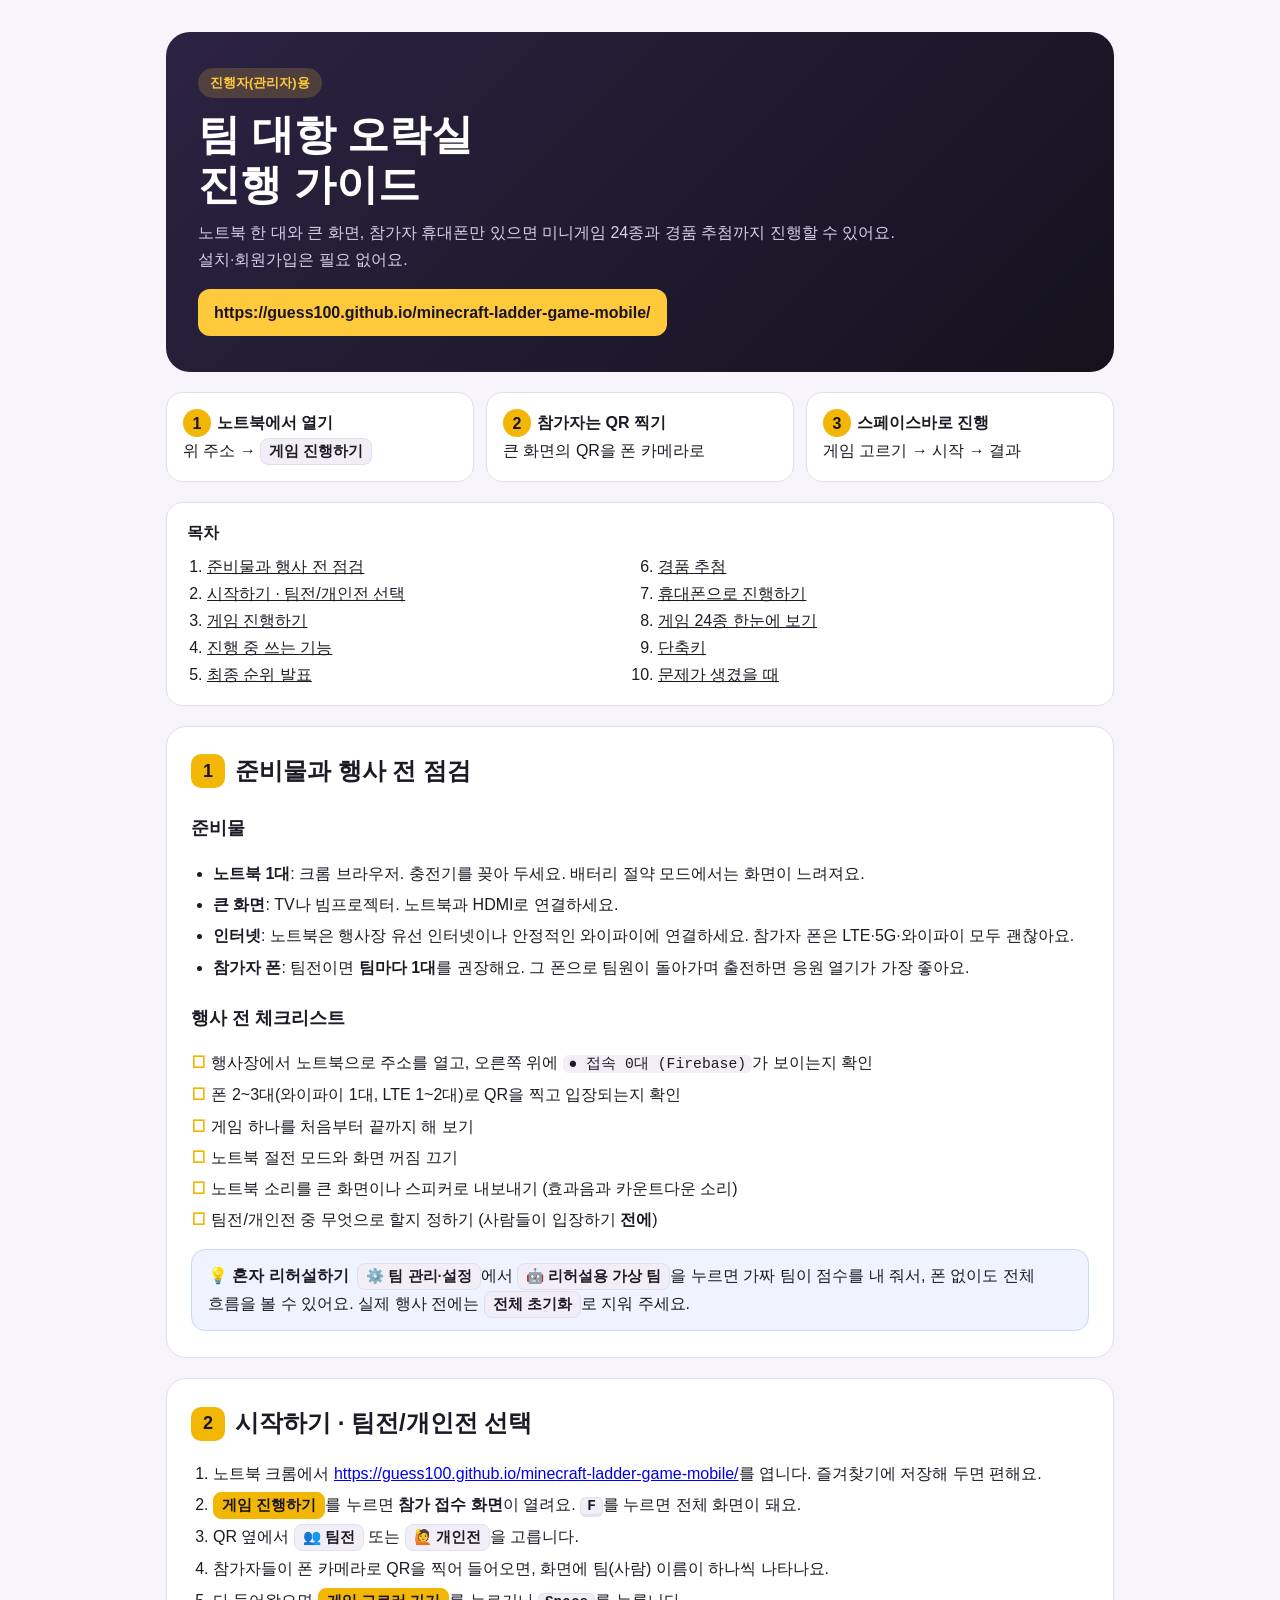
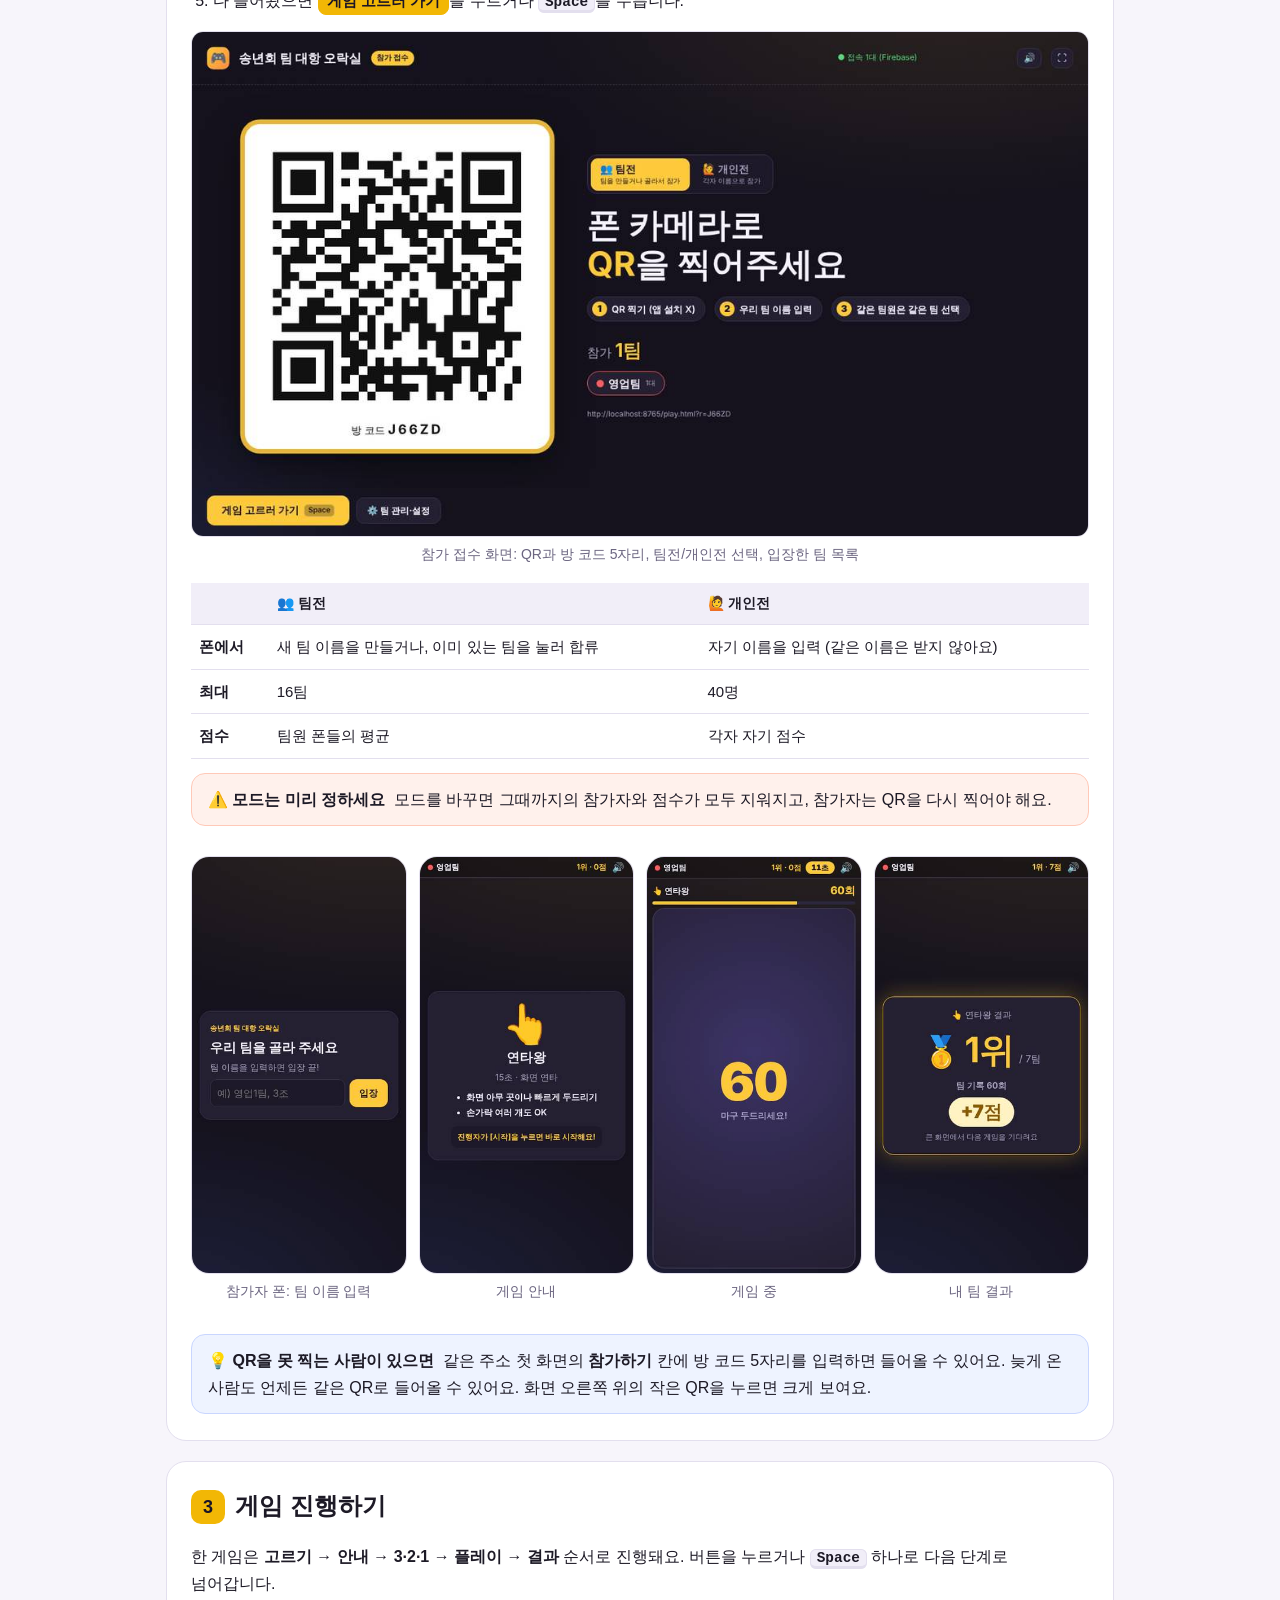
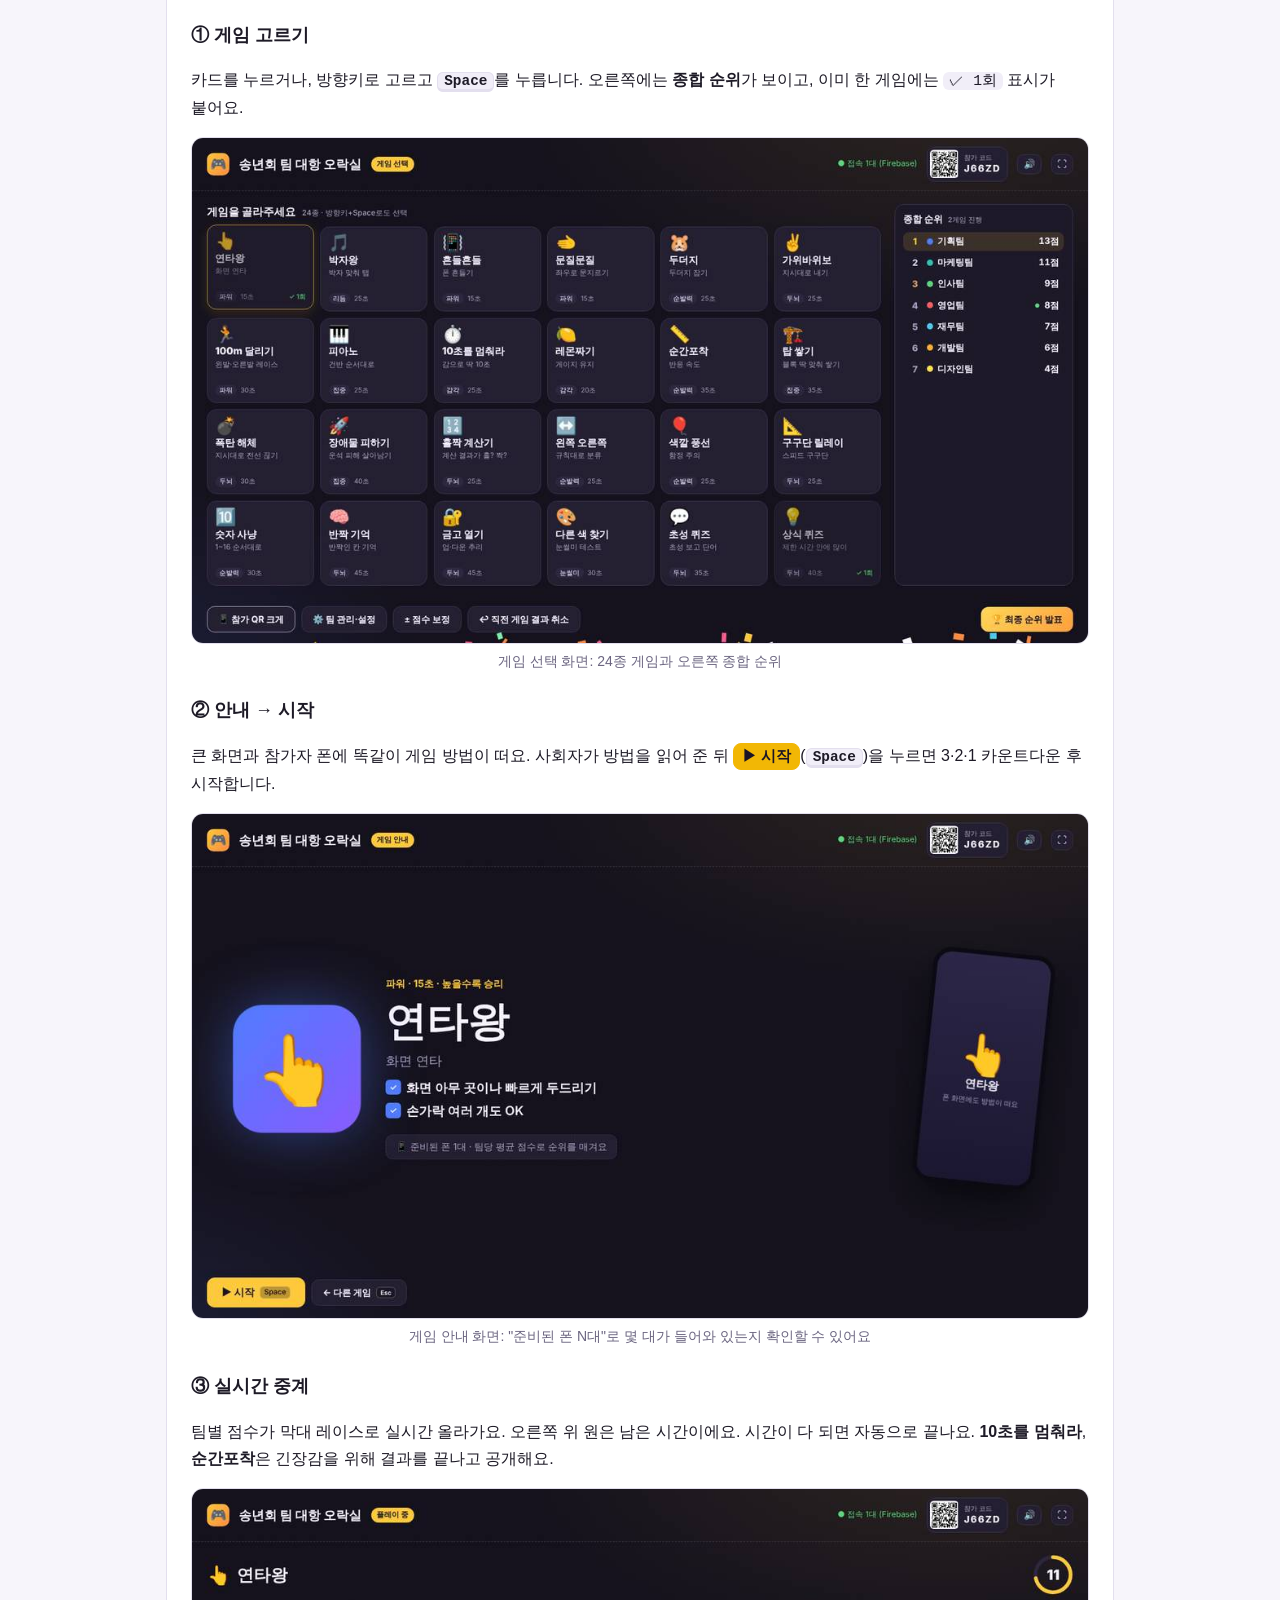
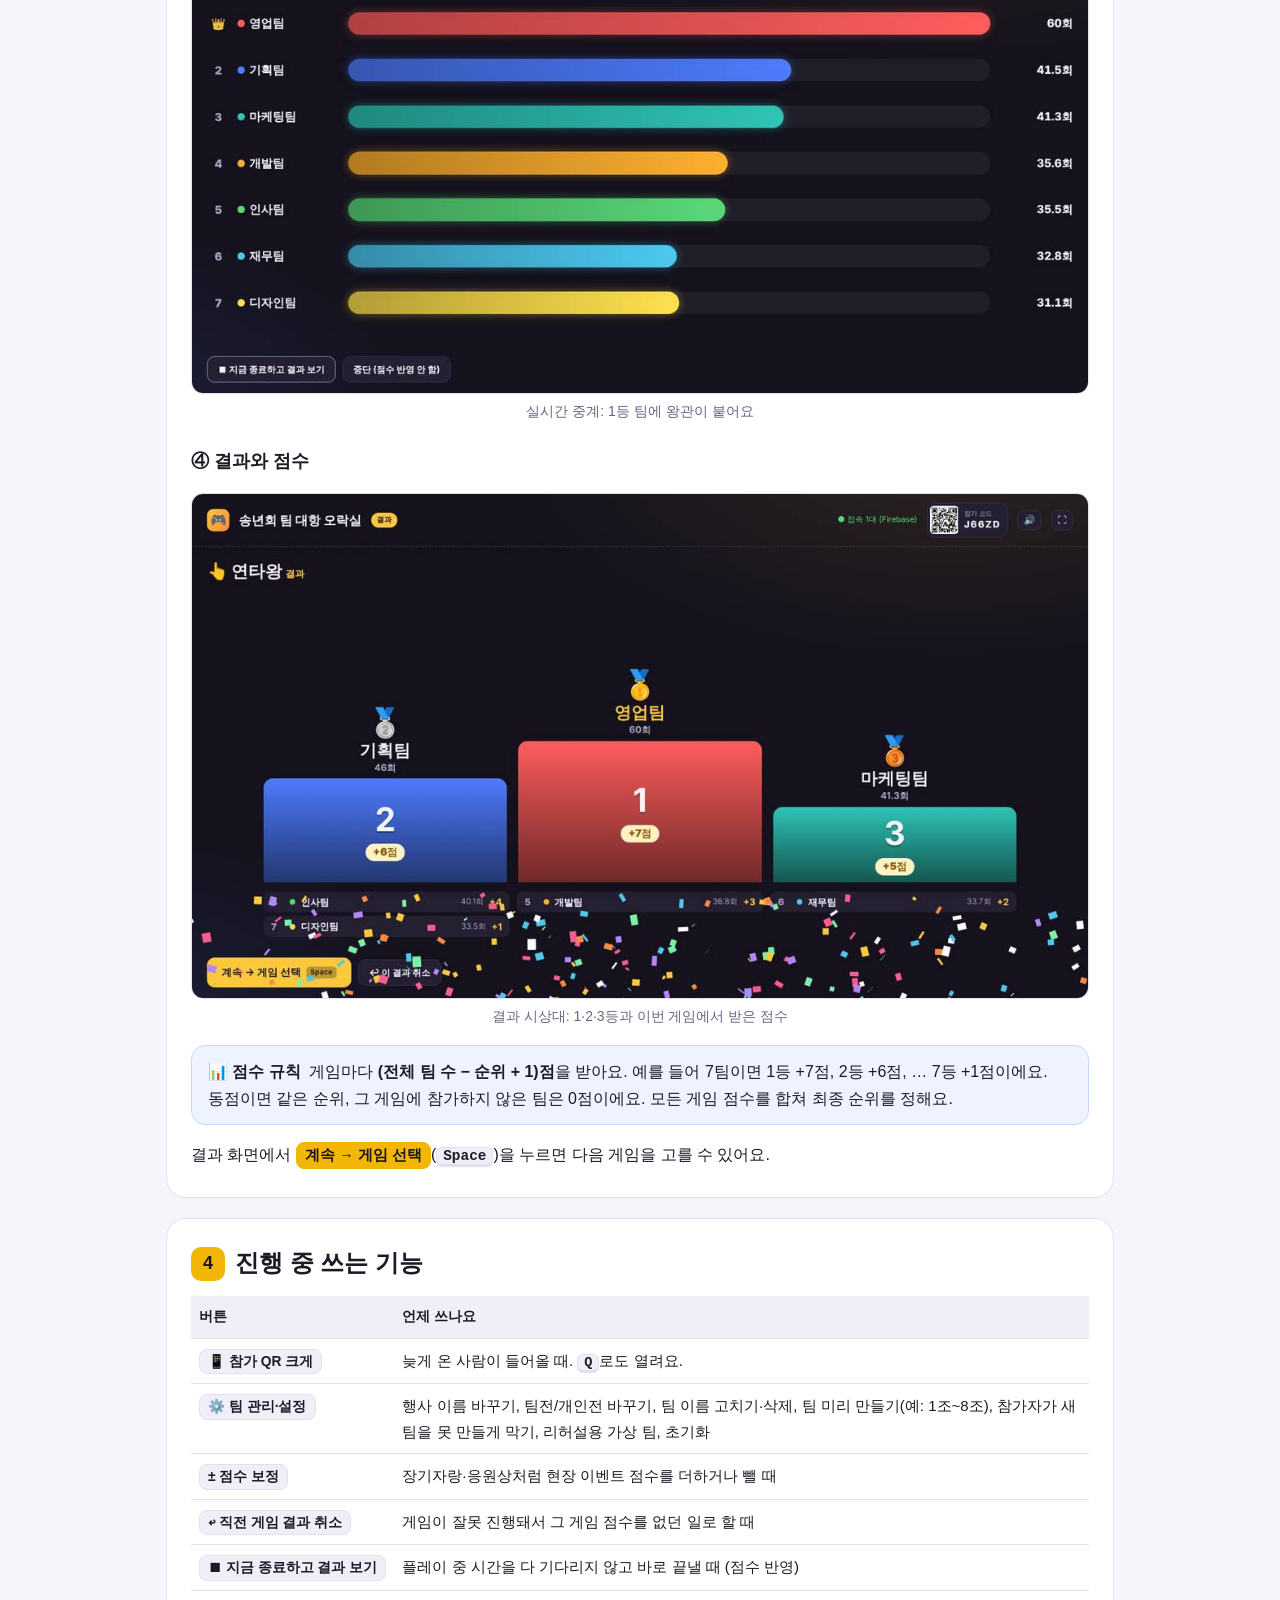
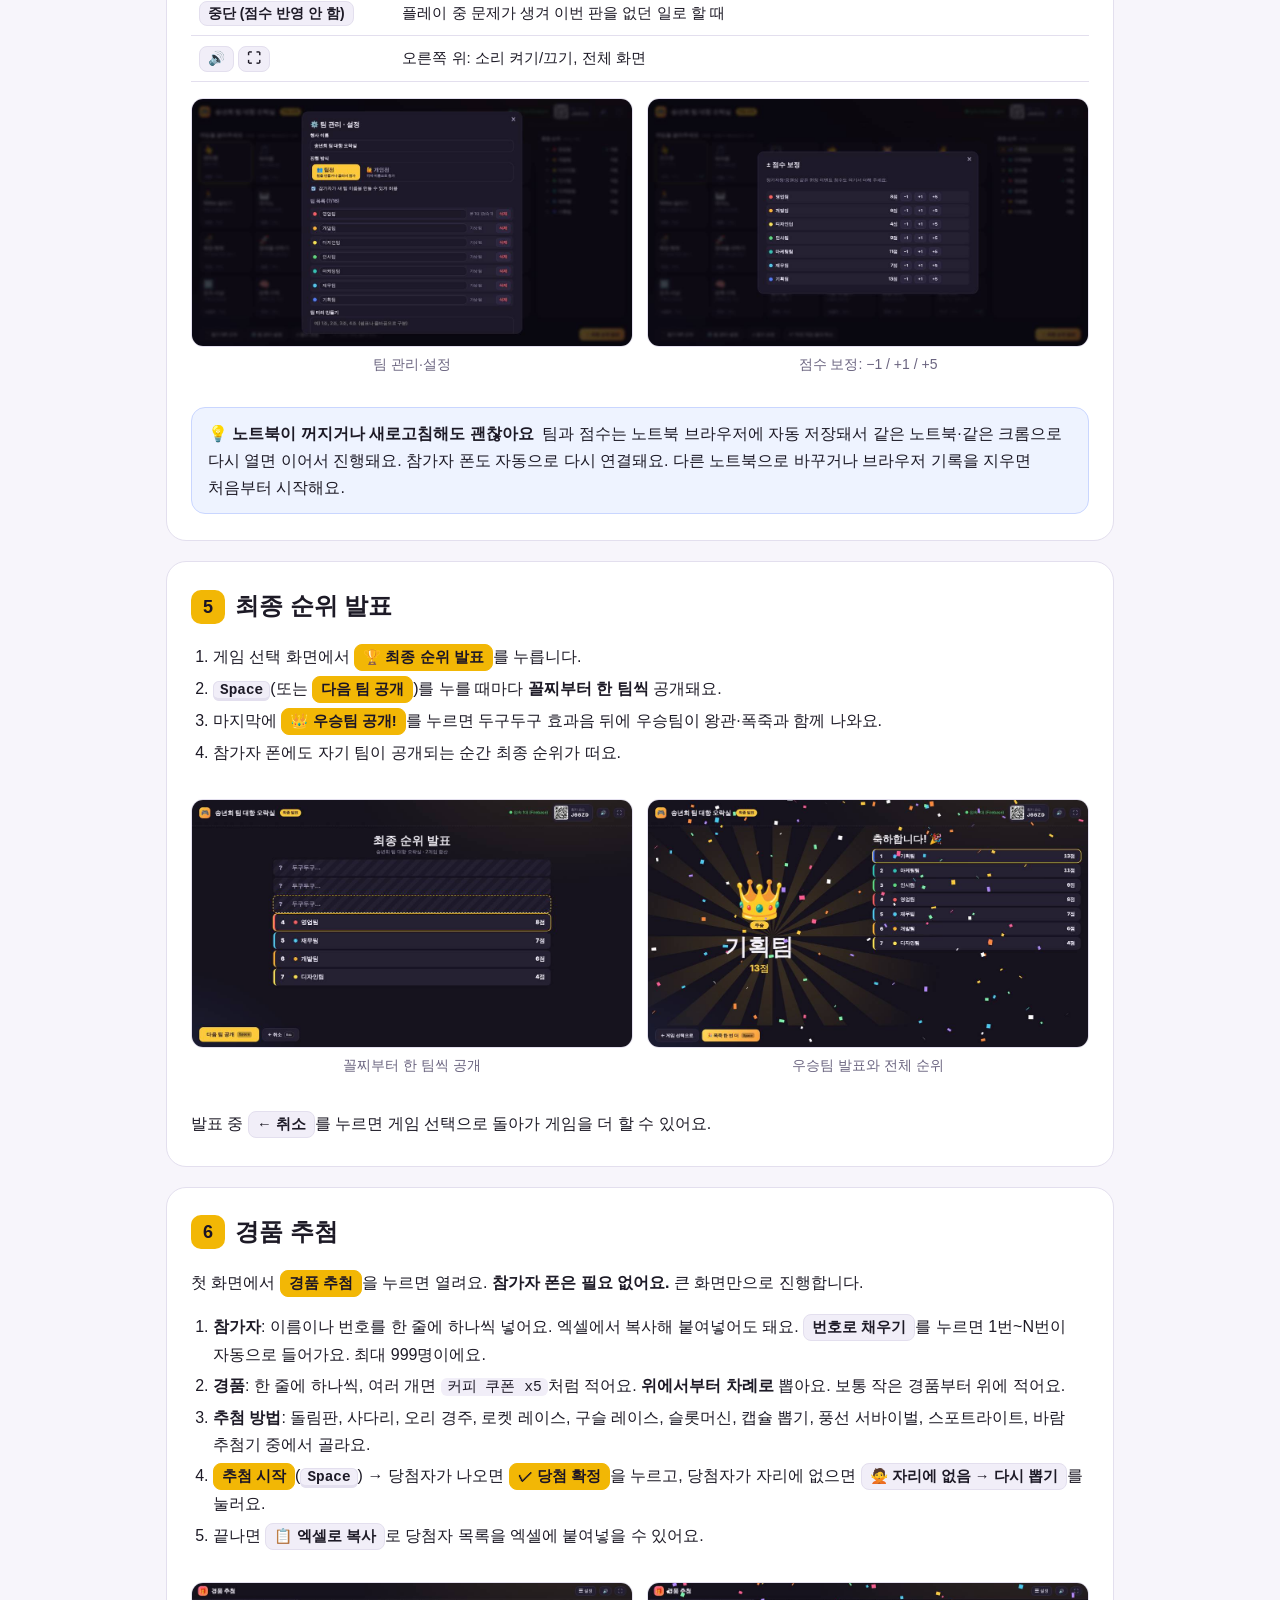
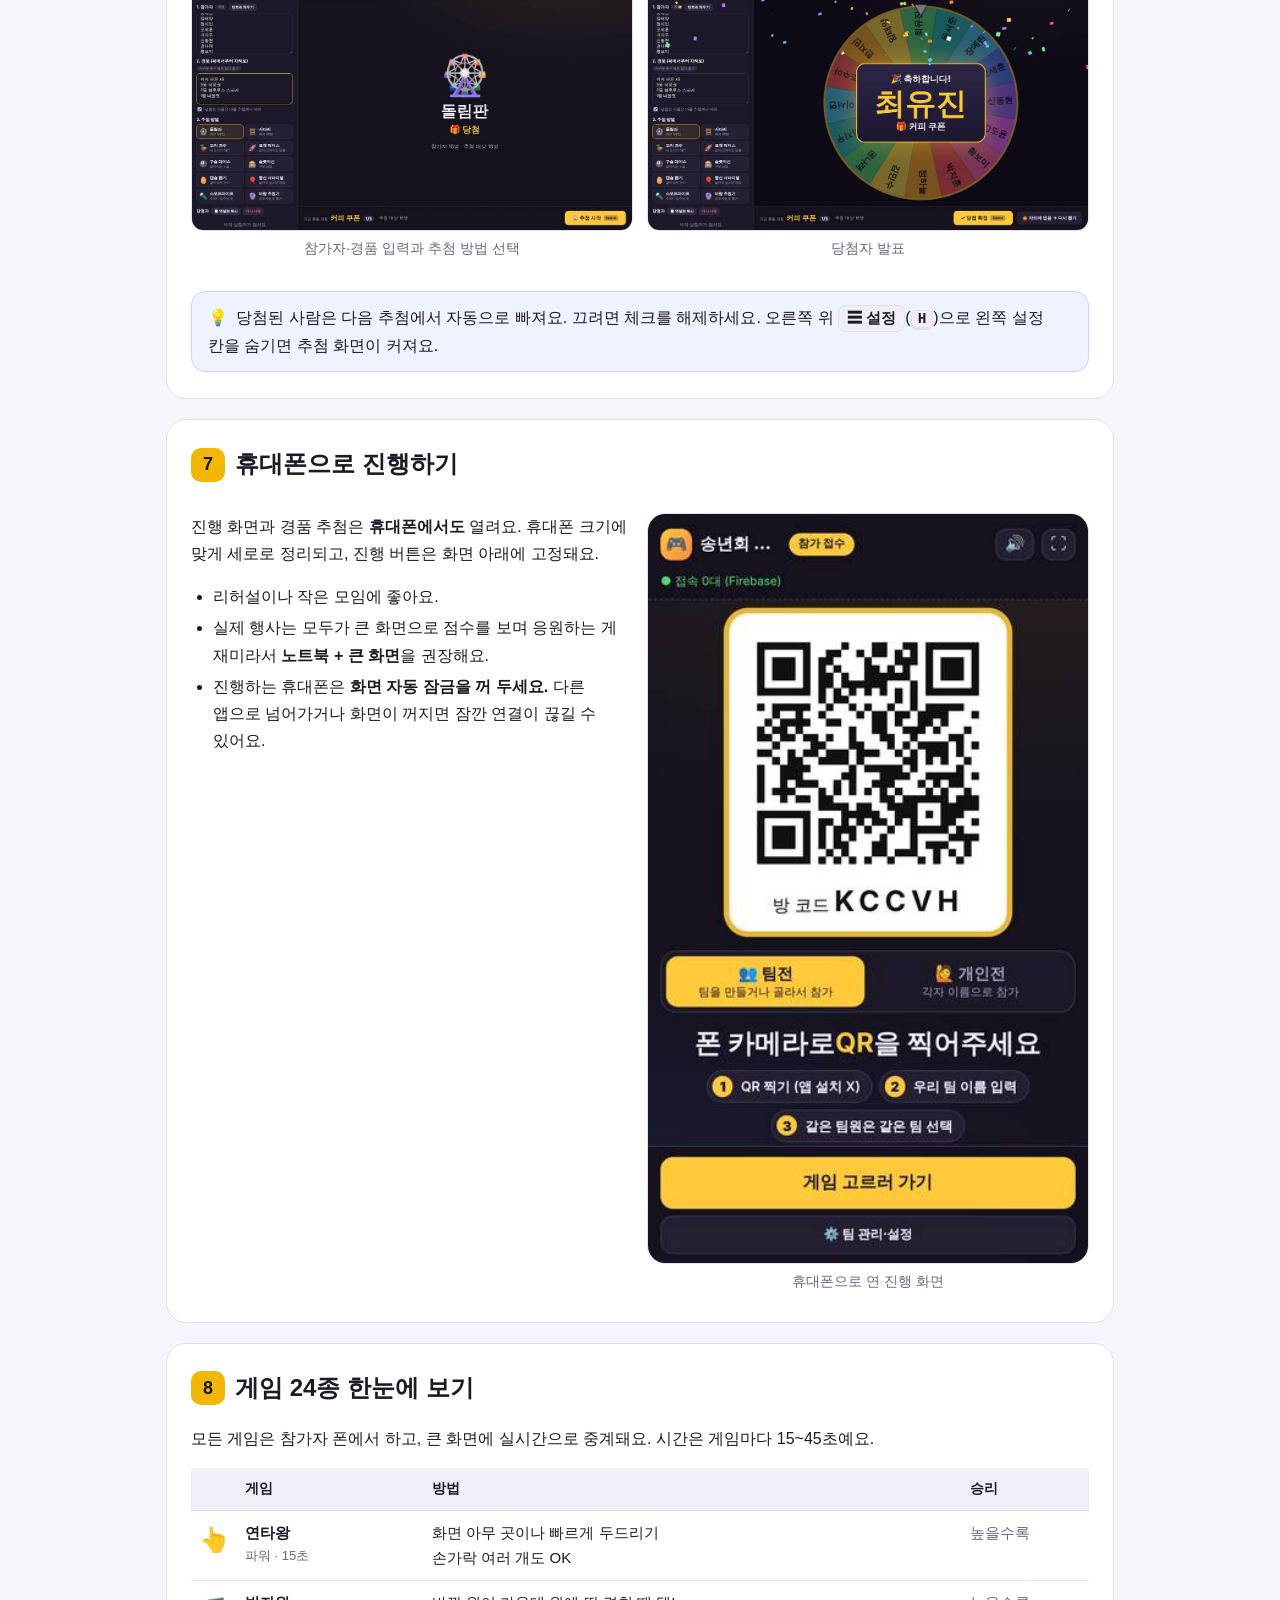
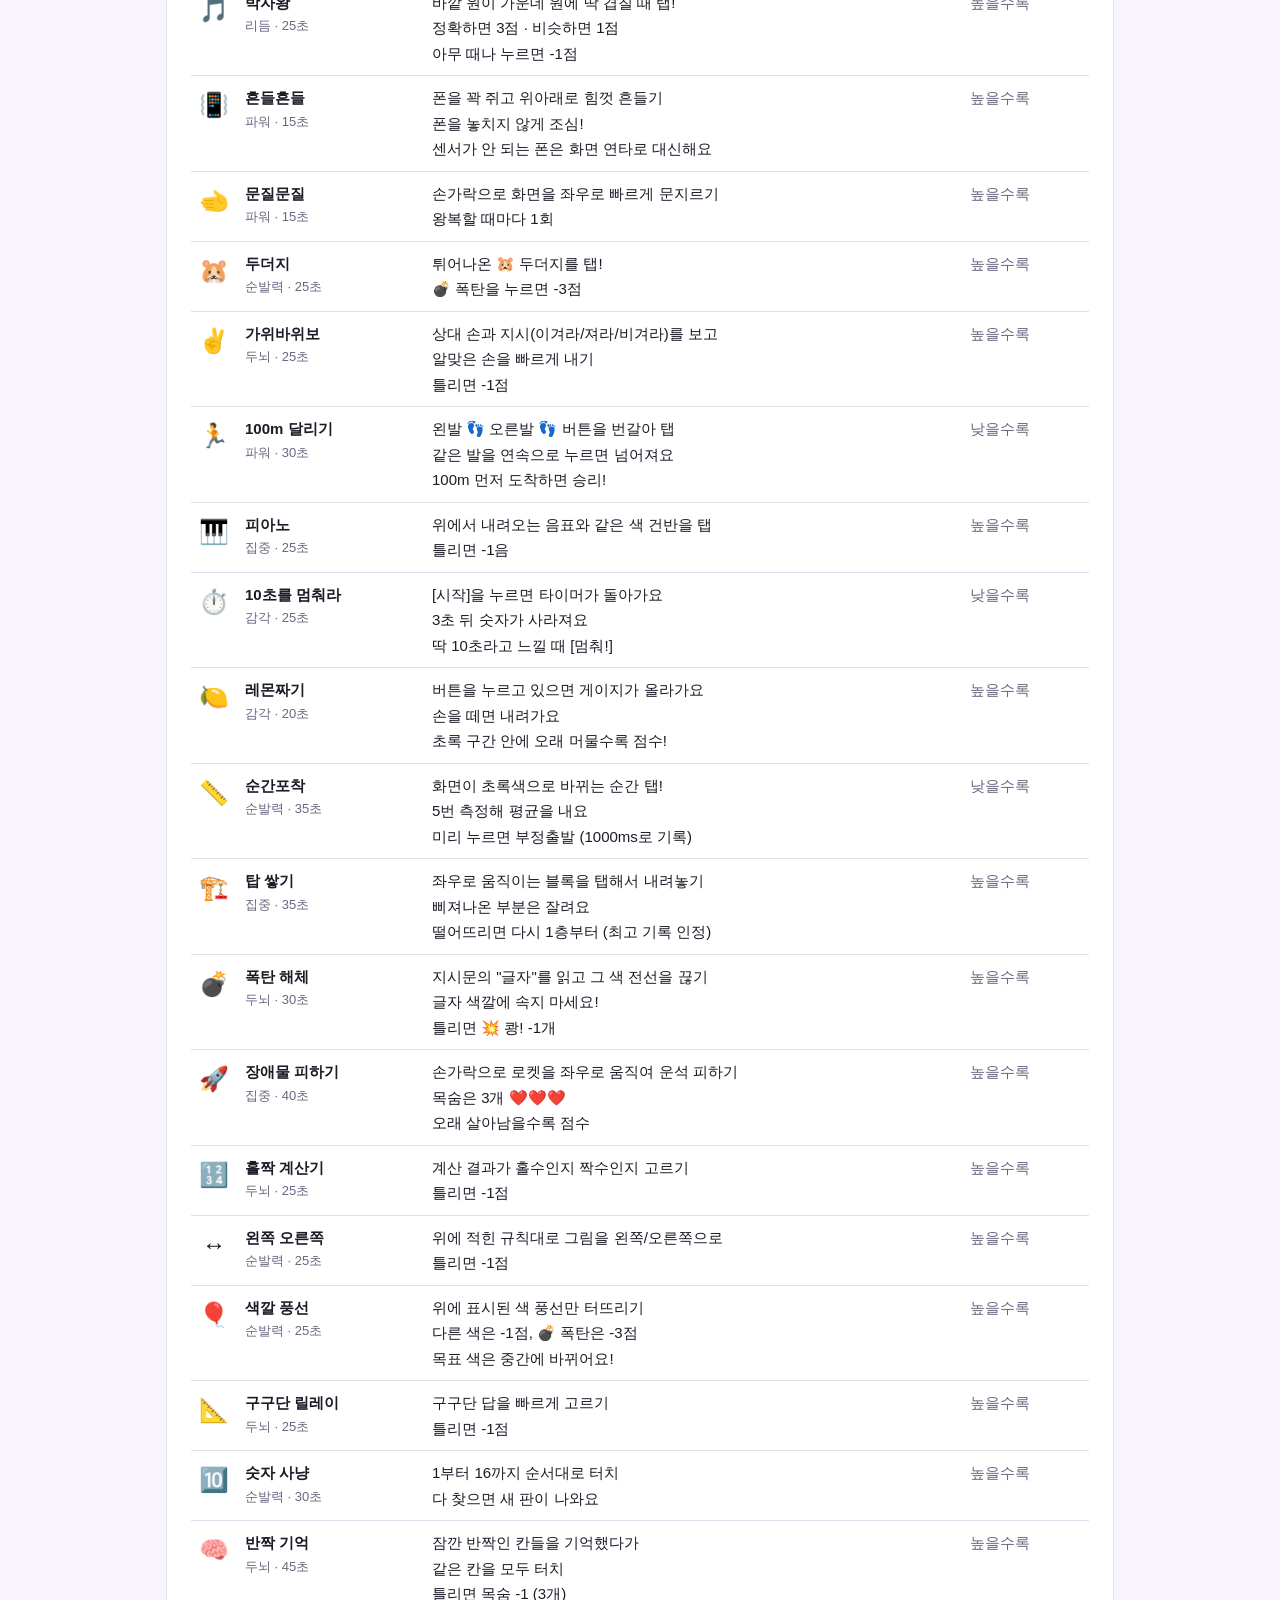
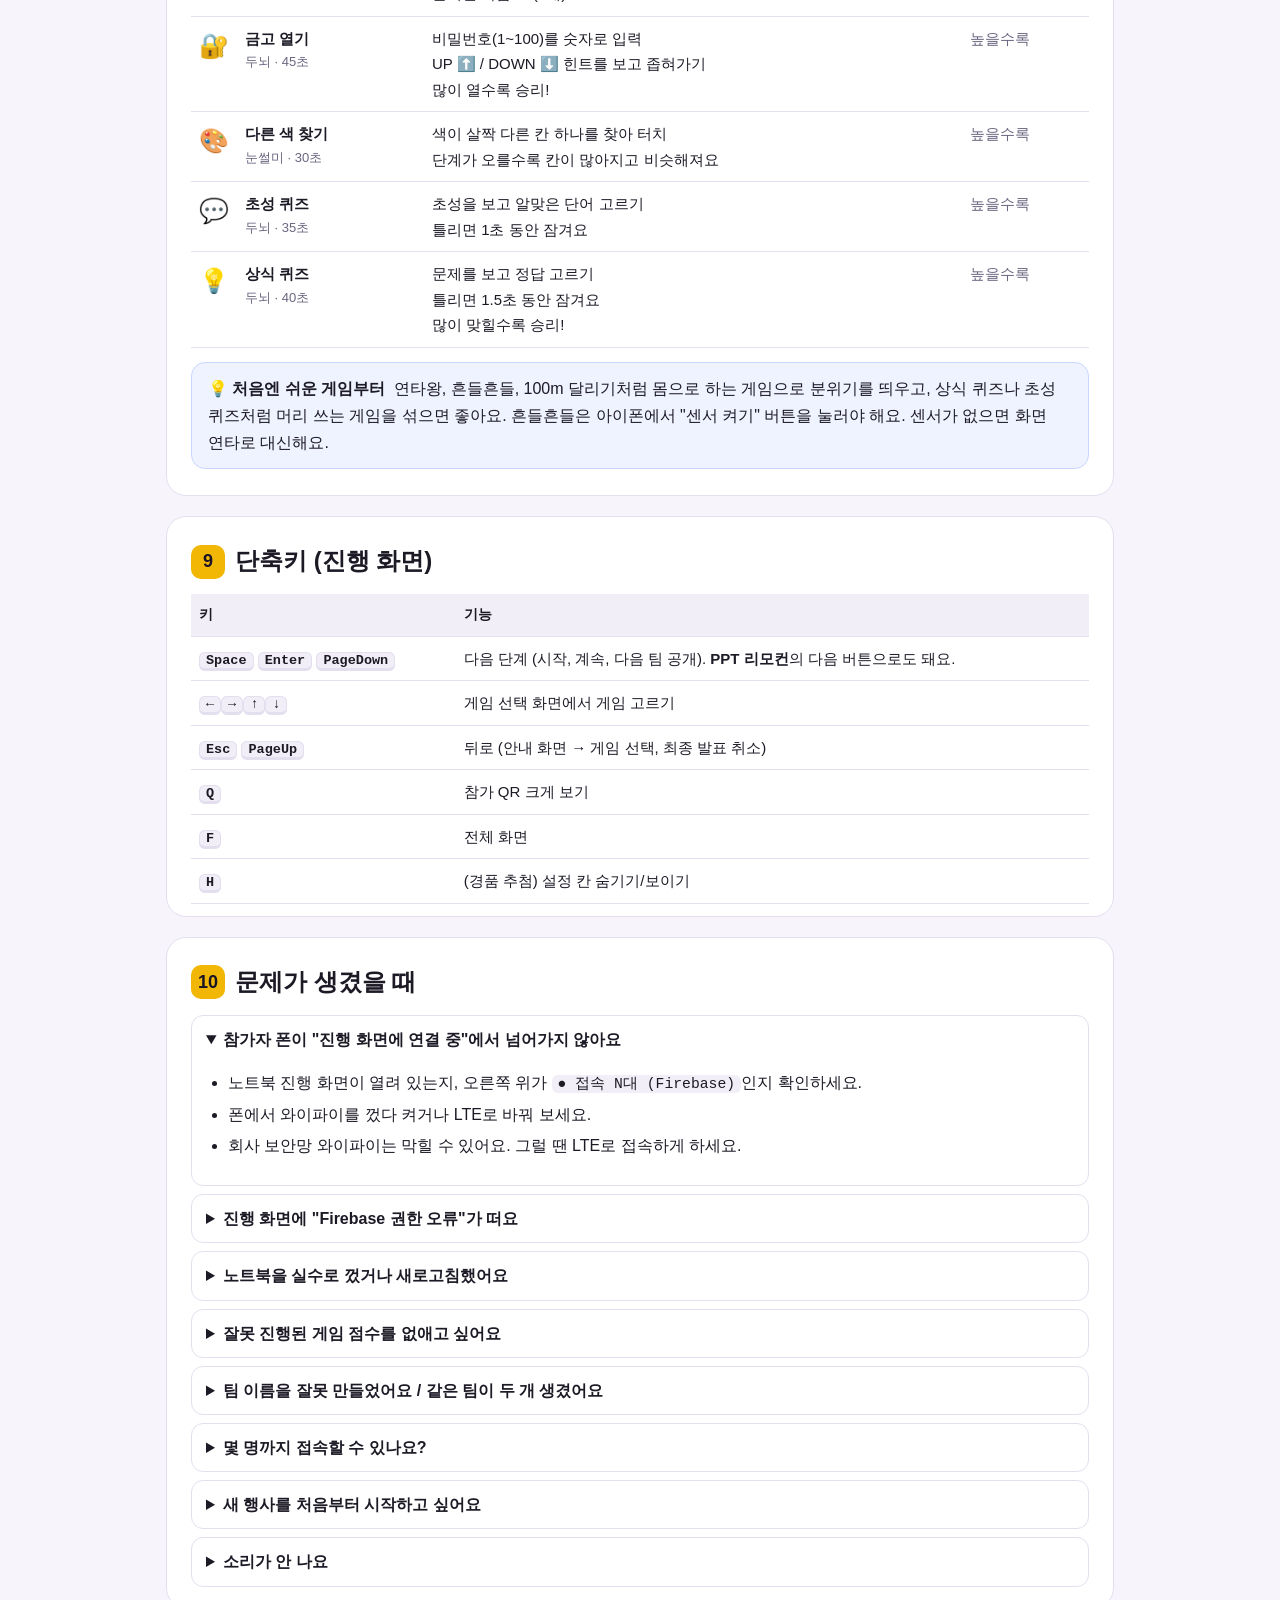
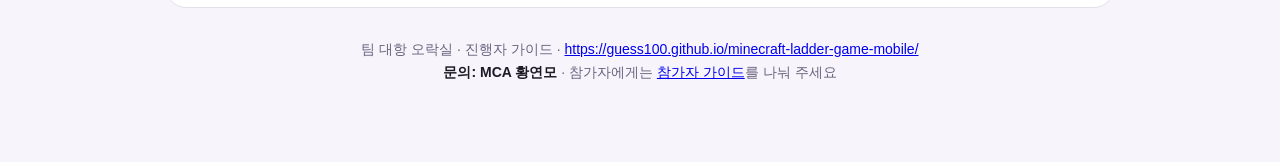
==== commit 496ee5a8: "Add participant guide, creator credit, and fix main page on phones - player-guide.html: mobile-first" ====
--- a/guide.html
+++ b/guide.html
@@ -281,7 +281,7 @@
 <p>화면을 한 번 클릭하거나 키를 한 번 누르면 소리가 켜져요 (브라우저 정책). 오른쪽 위 🔊 버튼과 노트북 소리 출력 장치(HDMI/스피커)도 확인하세요.</p></details>
 </section>
 
-<footer>팀 대항 오락실 · 진행자 가이드 · <a href="https://guess100.github.io/minecraft-ladder-game-mobile/">https://guess100.github.io/minecraft-ladder-game-mobile/</a></footer>
+<footer>팀 대항 오락실 · 진행자 가이드 · <a href="https://guess100.github.io/minecraft-ladder-game-mobile/">https://guess100.github.io/minecraft-ladder-game-mobile/</a><br><b style="color:var(--ink)">문의: MCA 황연모</b> · 참가자에게는 <a href="https://guess100.github.io/minecraft-ladder-game-mobile/player-guide.html">참가자 가이드</a>를 나눠 주세요</footer>
 </div>
 </body>
 </html>
